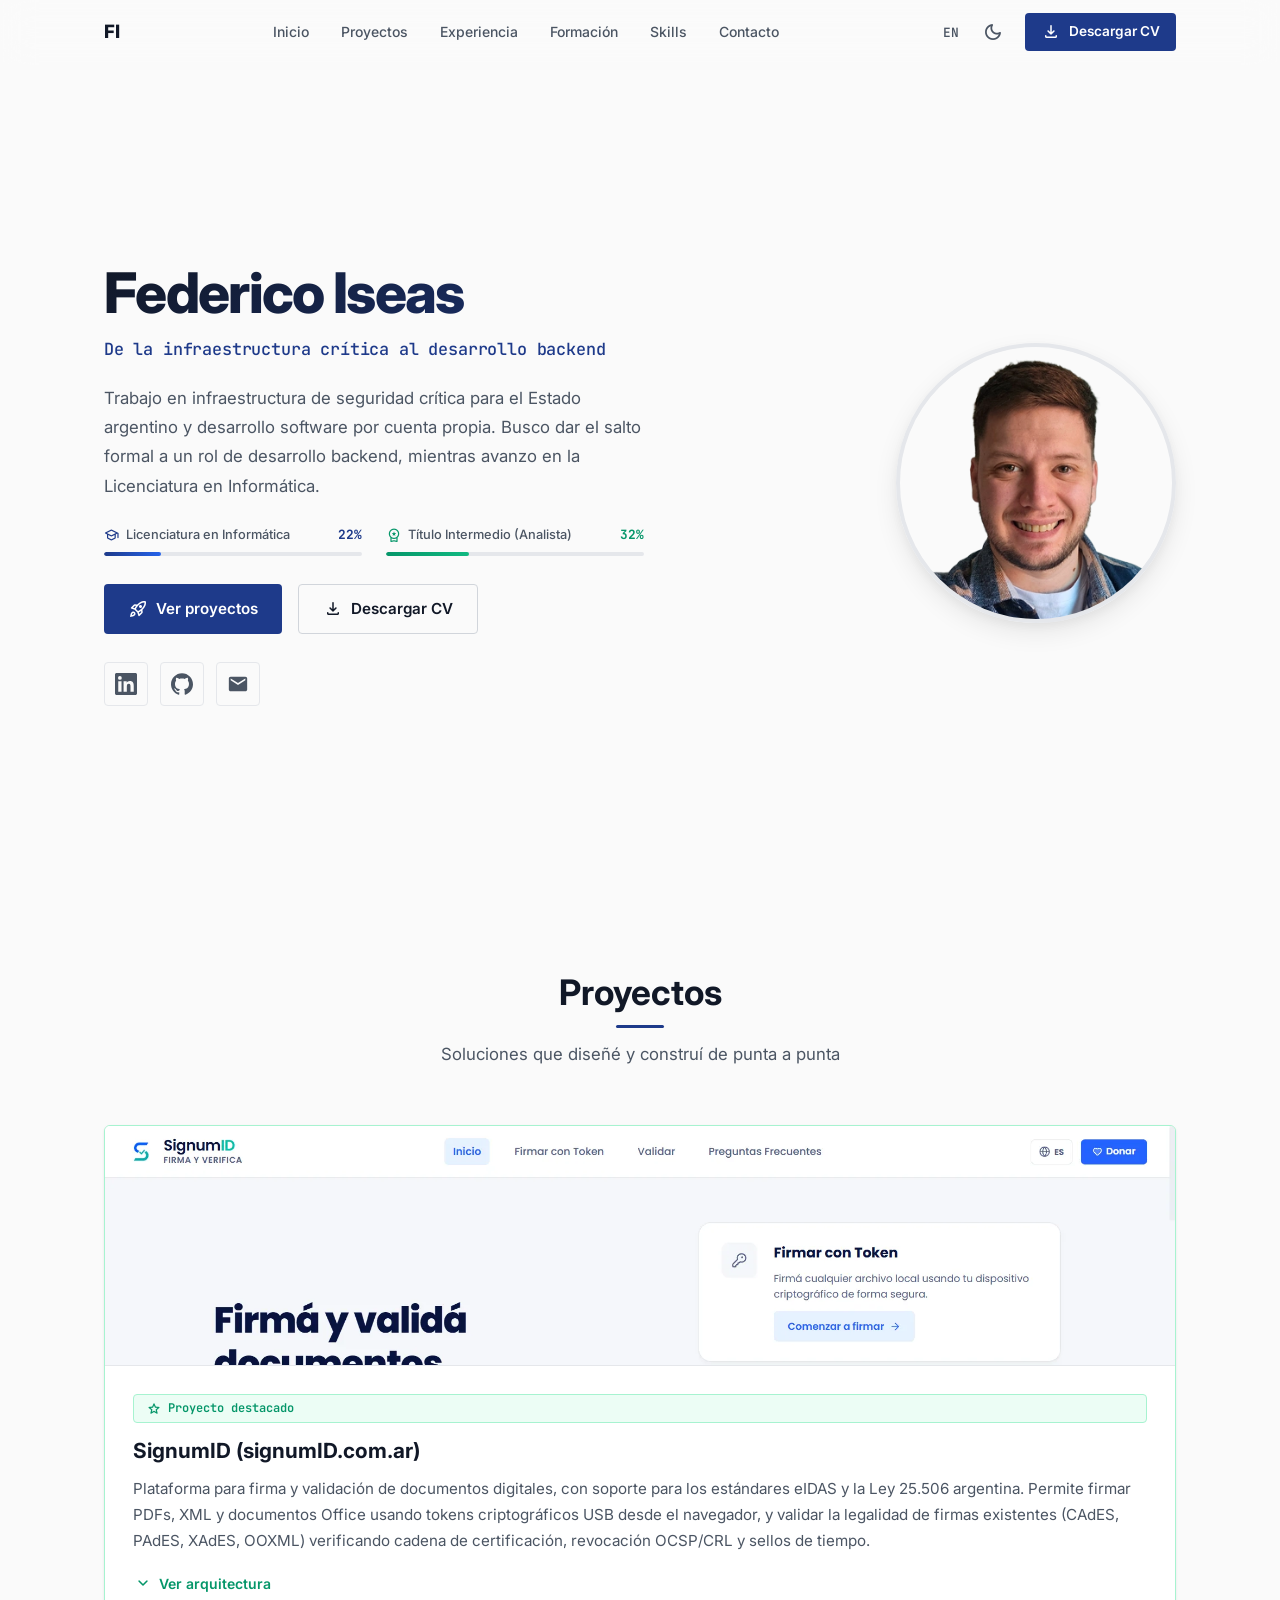
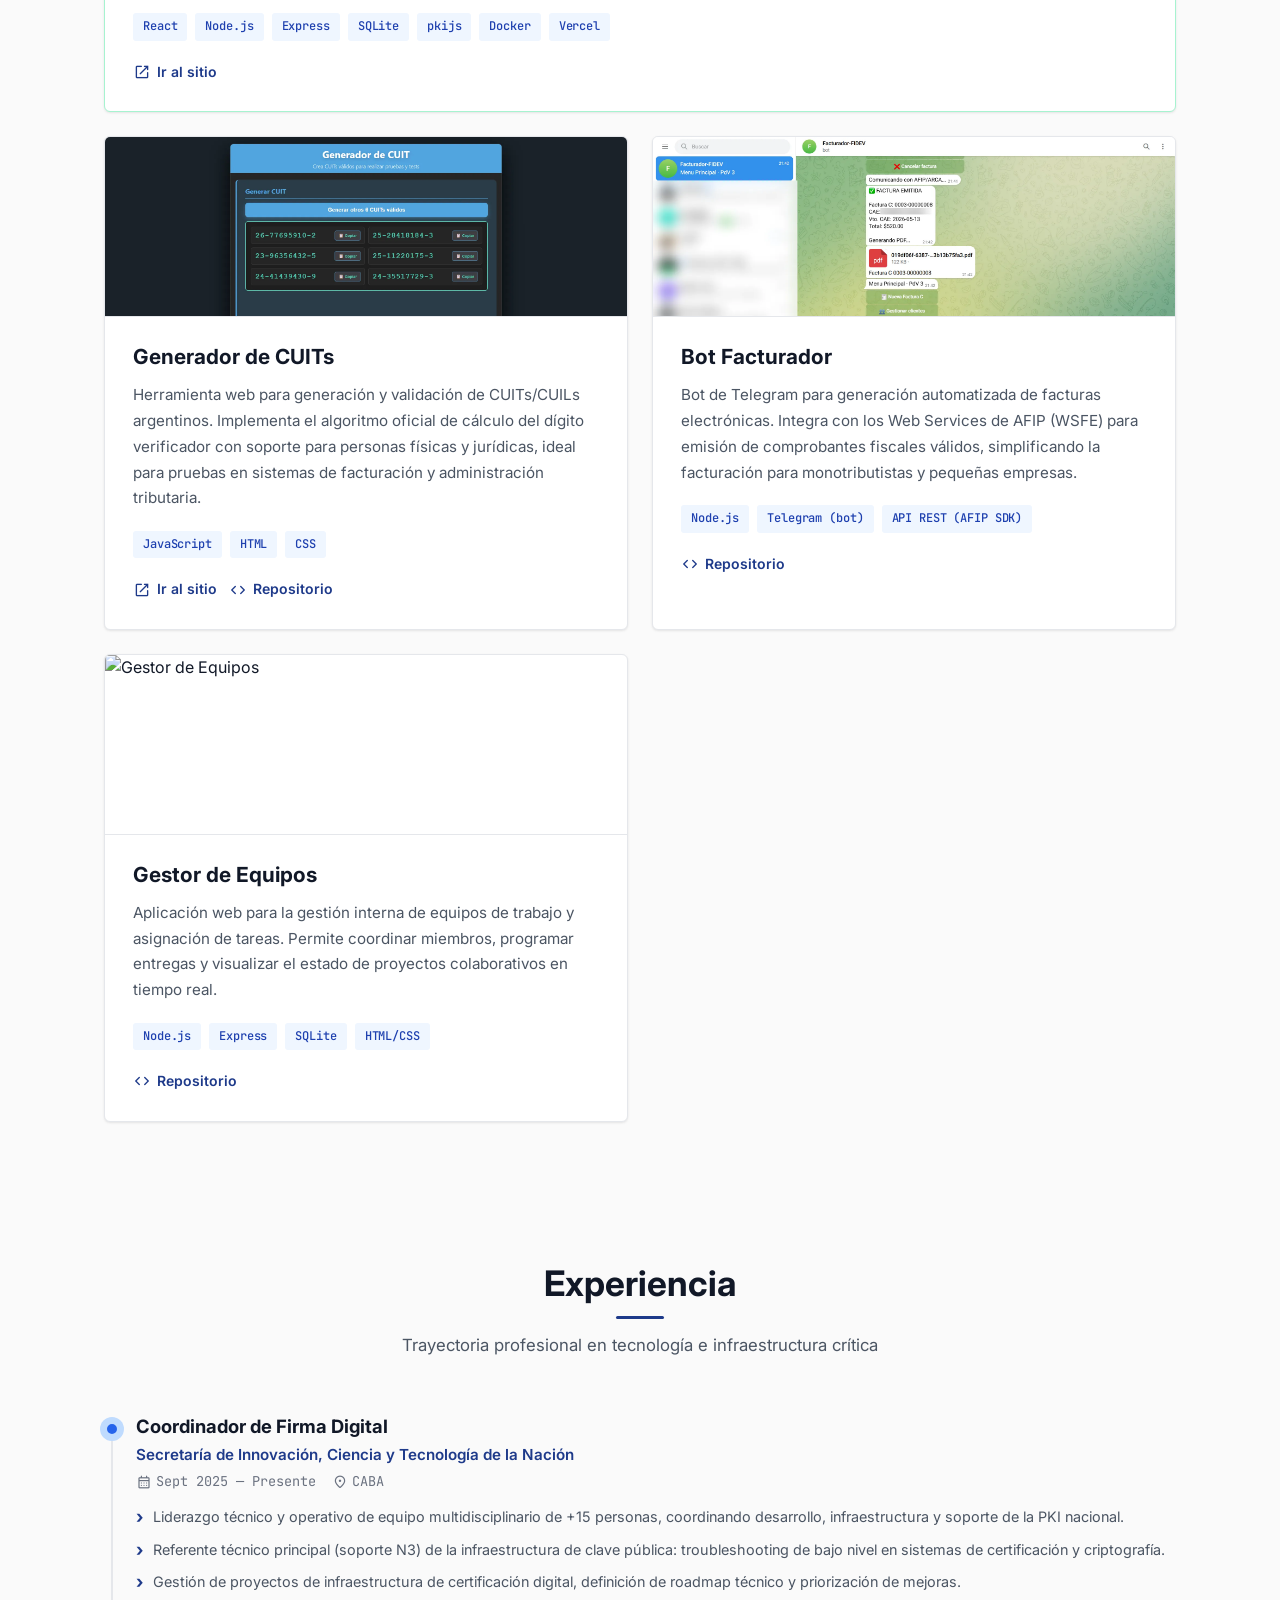
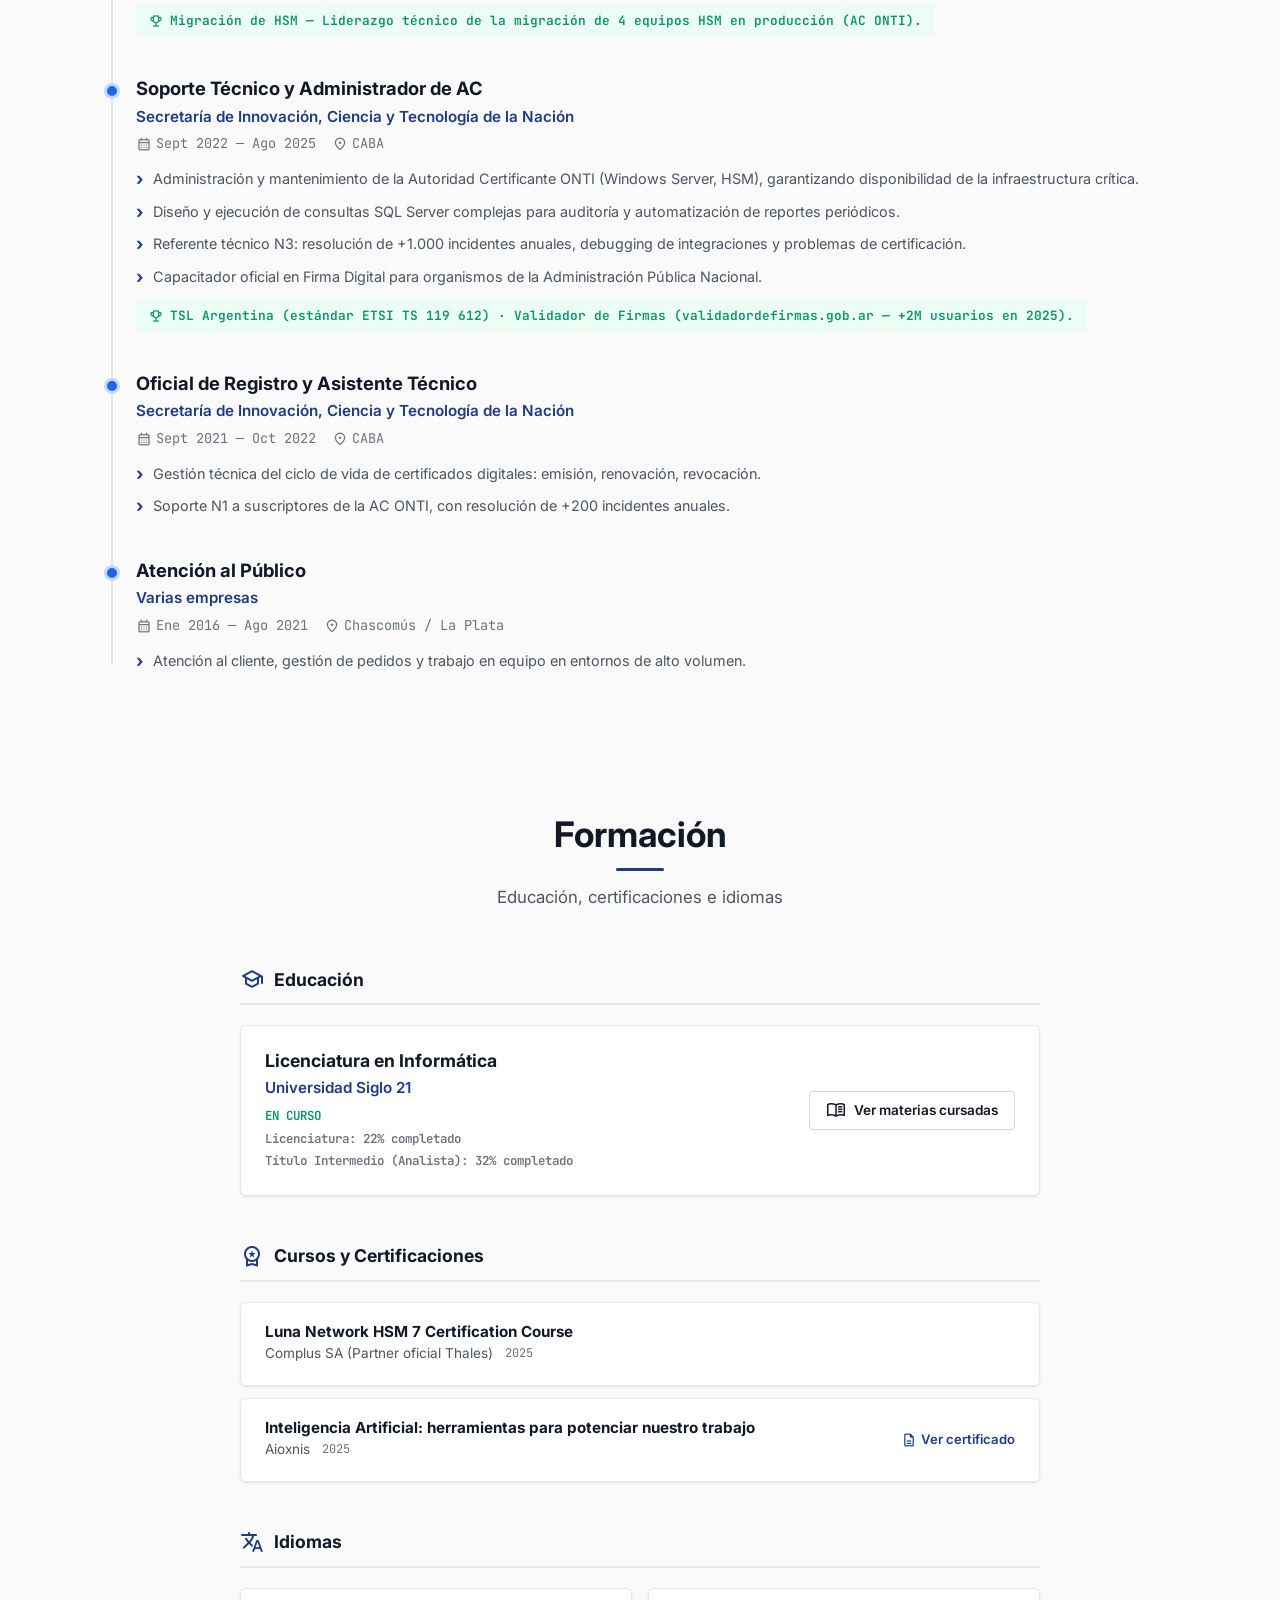
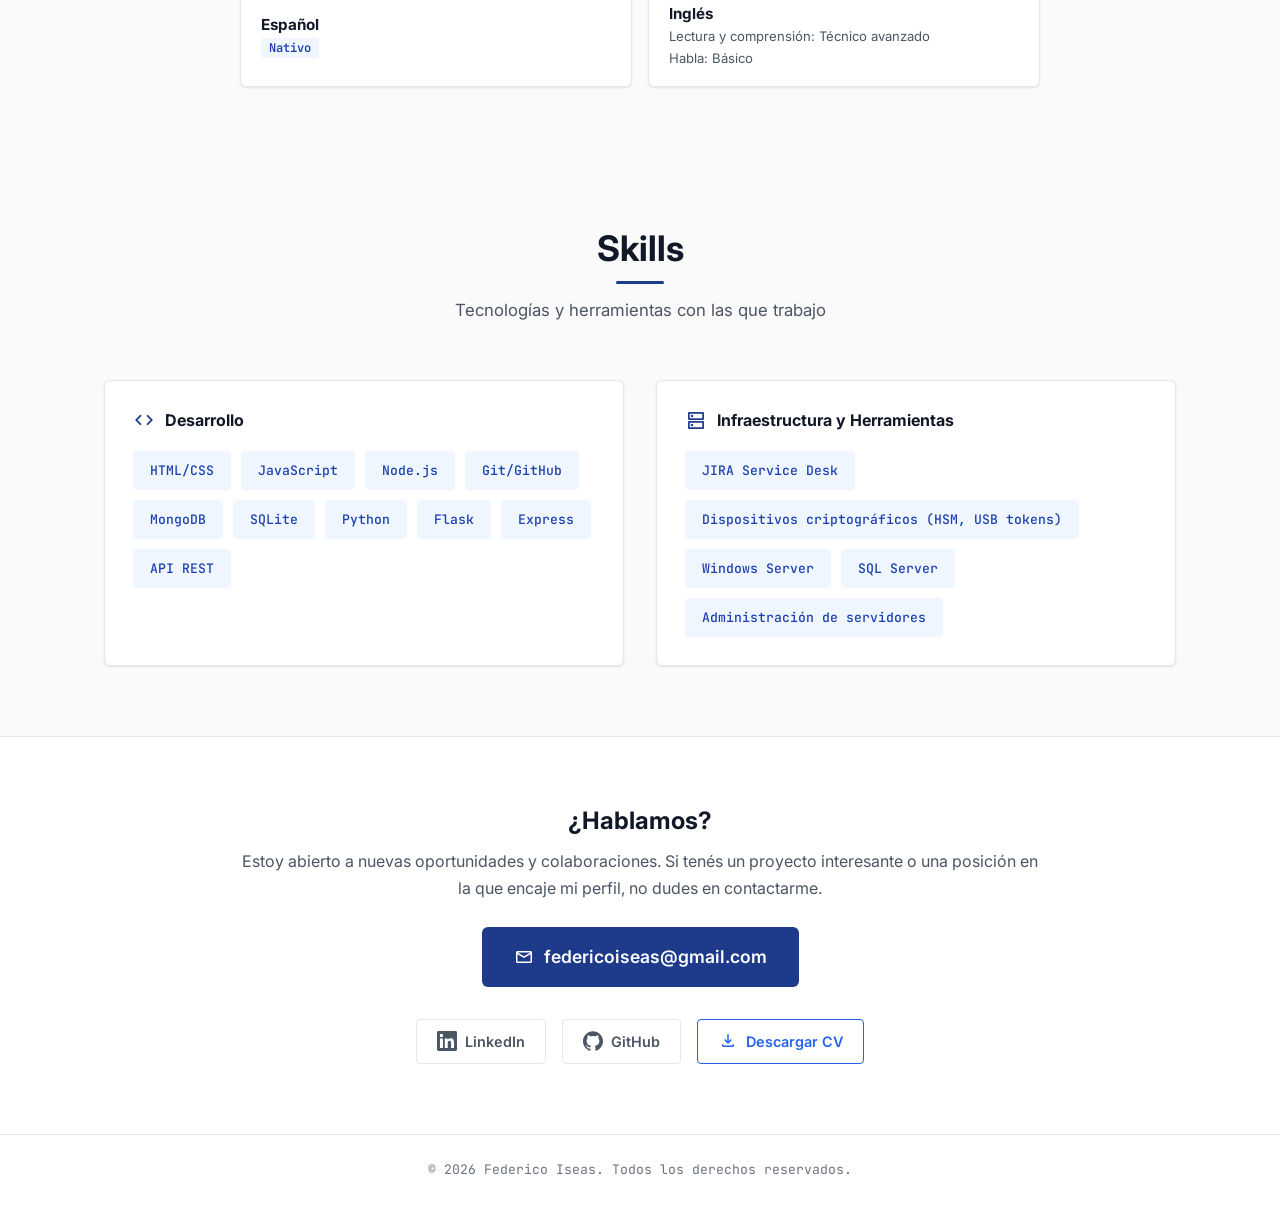
==== index.html @ f09c76e5 "first commit v1" ====
<!DOCTYPE html>
<html lang="es" data-theme="light">

<head>
  <meta charset="UTF-8">
  <meta name="viewport" content="width=device-width, initial-scale=1.0">
  <title>Federico Iseas — Desarrollador Backend</title>
  <meta name="description"
    content="Portfolio de Federico Iseas. Desarrollador Backend especializado en Node.js, infraestructura crítica y seguridad. Experiencia en PKI, automatización y sistemas de misión crítica.">
  <meta name="author" content="Federico Iseas">
  <meta name="keywords"
    content="desarrollador backend, Node.js, Express, JavaScript, Python, Flask, PKI, firma digital, portfolio">

  <!-- Open Graph -->
  <meta property="og:title" content="Federico Iseas - Desarrollador Backend">
  <meta property="og:description"
    content="Desarrollador Backend con experiencia en infraestructura crítica, seguridad y firma digital o electrónica.">
  <meta property="og:type" content="website">

  <!-- Favicon -->
  <link rel="icon" type="image/webp" href="resources/img/favicon.webp">

  <!-- Styles -->
  <link rel="stylesheet" href="css/styles.css">

  <!-- Preconnect for Google Fonts -->
  <link rel="preconnect" href="https://fonts.googleapis.com">
  <link rel="preconnect" href="https://fonts.gstatic.com" crossorigin>
</head>

<body>

  <!-- ============================================================
       NAVBAR
       ============================================================ -->
  <header class="navbar" id="navbar">
    <div class="container navbar__inner">

      <!-- Logo -->
      <a href="#" class="navbar__logo">FI</a>

      <!-- Desktop Nav -->
      <nav class="navbar__nav" aria-label="Main navigation">
        <a href="#inicio" class="navbar__link" data-i18n="nav.home">Inicio</a>
        <a href="#proyectos" class="navbar__link" data-i18n="nav.projects">Proyectos</a>
        <a href="#experiencia" class="navbar__link" data-i18n="nav.experience">Experiencia</a>
        <a href="#formacion" class="navbar__link" data-i18n="nav.formation">Formación</a>
        <a href="#skills" class="navbar__link" data-i18n="nav.skills">Skills</a>
        <a href="#contacto" class="navbar__link" data-i18n="nav.contact">Contacto</a>
      </nav>

      <!-- Actions -->
      <div class="navbar__actions">
        <!-- Language toggle -->
        <button class="navbar__lang-btn" id="lang-toggle" aria-label="Toggle language" data-i18n="nav.lang">EN</button>

        <!-- Theme toggle -->
        <button class="navbar__icon-btn" id="theme-toggle" aria-label="Toggle dark mode">
          <span class="material-symbols-rounded" id="theme-icon">dark_mode</span>
        </button>

        <!-- CV Download (desktop) -->
        <a href="resources/docs/CV_Iseas_Federico.pdf" target="_blank" rel="noopener noreferrer"
          class="btn btn--primary btn--small navbar__cv-btn">
          <span class="material-symbols-rounded">download</span>
          <span data-i18n="nav.cv">Descargar CV</span>
        </a>

        <!-- Hamburger (mobile) -->
        <button class="navbar__hamburger" id="hamburger" aria-label="Open menu">
          <span></span>
          <span></span>
          <span></span>
        </button>
      </div>
    </div>

    <!-- Mobile Menu -->
    <nav class="navbar__mobile-menu" id="mobile-menu" aria-label="Mobile navigation">
      <a href="#inicio" class="navbar__mobile-link" data-i18n="nav.home">Inicio</a>
      <a href="#proyectos" class="navbar__mobile-link" data-i18n="nav.projects">Proyectos</a>
      <a href="#experiencia" class="navbar__mobile-link" data-i18n="nav.experience">Experiencia</a>
      <a href="#formacion" class="navbar__mobile-link" data-i18n="nav.formation">Formación</a>
      <a href="#skills" class="navbar__mobile-link" data-i18n="nav.skills">Skills</a>
      <a href="#contacto" class="navbar__mobile-link" data-i18n="nav.contact">Contacto</a>

      <div class="navbar__mobile-actions">
        <button class="navbar__lang-btn" id="lang-toggle-mobile" aria-label="Toggle language"
          data-i18n="nav.lang">EN</button>
        <button class="navbar__icon-btn" id="theme-toggle-mobile" aria-label="Toggle dark mode">
          <span class="material-symbols-rounded">dark_mode</span>
        </button>
        <a href="resources/docs/CV_Iseas_Federico.pdf" target="_blank" rel="noopener noreferrer"
          class="btn btn--primary btn--small">
          <span class="material-symbols-rounded">download</span>
          <span data-i18n="nav.cv">Descargar CV</span>
        </a>
      </div>
    </nav>
  </header>

  <!-- ============================================================
       HERO
       ============================================================ -->
  <section class="hero" id="inicio">
    <div class="container hero__inner">

      <!-- Content -->
      <div class="hero__content">
        <h1 class="hero__name">Federico Iseas</h1>
        <p class="hero__subtitle mono" data-i18n="hero.subtitle">De la infraestructura crítica al desarrollo backend</p>
        <p class="hero__description" data-i18n="hero.description">
          Trabajo en infraestructura de seguridad crítica para el Estado argentino y desarrollo software por cuenta
          propia. Busco dar el salto formal a un rol de desarrollo backend, mientras avanzo en la Licenciatura en
          Informática.
        </p>

        <!-- Academic Progress Bars -->
        <div class="hero__progress-container">
          <a href="educacion.html" class="hero__progress-item">
            <div class="hero__progress-label">
              <span class="hero__progress-title">
                <span class="material-symbols-rounded">school</span>
                <span data-i18n="hero.progress.total">Licenciatura en Informática</span>
              </span>
              <span class="hero__progress-val" id="hero-progress-total-val">0%</span>
            </div>
            <div class="hero__progress-bar-bg">
              <div class="hero__progress-bar-fill" id="hero-progress-total-fill"></div>
            </div>
          </a>
          <a href="educacion.html" class="hero__progress-item hero__progress-item--inter">
            <div class="hero__progress-label">
              <span class="hero__progress-title">
                <span class="material-symbols-rounded">workspace_premium</span>
                <span data-i18n="hero.progress.inter">Título Intermedio (Analista)</span>
              </span>
              <span class="hero__progress-val" id="hero-progress-inter-val">0%</span>
            </div>
            <div class="hero__progress-bar-bg">
              <div class="hero__progress-bar-fill" id="hero-progress-inter-fill"></div>
            </div>
          </a>
        </div>


        <div class="hero__buttons">
          <a href="#proyectos" class="btn btn--primary">
            <span class="material-symbols-rounded">rocket_launch</span>
            <span data-i18n="hero.cta.projects">Ver proyectos</span>
          </a>
          <a href="resources/docs/CV_Iseas_Federico.pdf" target="_blank" rel="noopener noreferrer"
            class="btn btn--secondary">
            <span class="material-symbols-rounded">download</span>
            <span data-i18n="hero.cta.cv">Descargar CV</span>
          </a>
        </div>

        <div class="hero__socials">
          <!-- LinkedIn -->
          <a href="https://linkedin.com/in/federico-iseas" target="_blank" rel="noopener noreferrer"
            class="hero__social-link" aria-label="LinkedIn">
            <svg viewBox="0 0 24 24" xmlns="http://www.w3.org/2000/svg">
              <path
                d="M20.447 20.452h-3.554v-5.569c0-1.328-.027-3.037-1.852-3.037-1.853 0-2.136 1.445-2.136 2.939v5.667H9.351V9h3.414v1.561h.046c.477-.9 1.637-1.85 3.37-1.85 3.601 0 4.267 2.37 4.267 5.455v6.286zM5.337 7.433a2.062 2.062 0 01-2.063-2.065 2.064 2.064 0 112.063 2.065zm1.782 13.019H3.555V9h3.564v11.452zM22.225 0H1.771C.792 0 0 .774 0 1.729v20.542C0 23.227.792 24 1.771 24h20.451C23.2 24 24 23.227 24 22.271V1.729C24 .774 23.2 0 22.222 0h.003z" />
            </svg>
          </a>
          <!-- GitHub -->
          <a href="https://github.com/federicoiseas" target="_blank" rel="noopener noreferrer" class="hero__social-link"
            aria-label="GitHub">
            <svg viewBox="0 0 24 24" xmlns="http://www.w3.org/2000/svg">
              <path
                d="M12 .297c-6.63 0-12 5.373-12 12 0 5.303 3.438 9.8 8.205 11.385.6.113.82-.258.82-.577 0-.285-.01-1.04-.015-2.04-3.338.724-4.042-1.61-4.042-1.61C4.422 18.07 3.633 17.7 3.633 17.7c-1.087-.744.084-.729.084-.729 1.205.084 1.838 1.236 1.838 1.236 1.07 1.835 2.809 1.305 3.495.998.108-.776.417-1.305.76-1.605-2.665-.3-5.466-1.332-5.466-5.93 0-1.31.465-2.38 1.235-3.22-.135-.303-.54-1.523.105-3.176 0 0 1.005-.322 3.3 1.23.96-.267 1.98-.399 3-.405 1.02.006 2.04.138 3 .405 2.28-1.552 3.285-1.23 3.285-1.23.645 1.653.24 2.873.12 3.176.765.84 1.23 1.91 1.23 3.22 0 4.61-2.805 5.625-5.475 5.92.42.36.81 1.096.81 2.22 0 1.606-.015 2.896-.015 3.286 0 .315.21.69.825.57C20.565 22.092 24 17.592 24 12.297c0-6.627-5.373-12-12-12" />
            </svg>
          </a>
          <!-- Email -->
          <a href="mailto:federicoiseas@gmail.com" class="hero__social-link" aria-label="Email">
            <svg viewBox="0 0 24 24" xmlns="http://www.w3.org/2000/svg">
              <path
                d="M20 4H4c-1.1 0-1.99.9-1.99 2L2 18c0 1.1.9 2 2 2h16c1.1 0 2-.9 2-2V6c0-1.1-.9-2-2-2zm0 4l-8 5-8-5V6l8 5 8-5v2z" />
            </svg>
          </a>
        </div>
      </div>

      <!-- Photo -->
      <div class="hero__photo-wrapper">
        <img src="resources/img/Foto.webp" alt="Federico Iseas" class="hero__photo" loading="eager">
      </div>
    </div>
  </section>

  <!-- ============================================================
       PROJECTS
       ============================================================ -->
  <section class="section" id="proyectos">
    <div class="container">
      <div class="section__header reveal">
        <h2 class="section__title" data-i18n="section.projects.title">Proyectos</h2>
        <p class="section__subtitle" data-i18n="section.projects.subtitle">Soluciones que diseñé y construí de punta a
          punta</p>
      </div>
      <div class="projects__grid" id="projects-grid">
        <!-- Rendered dynamically by main.js -->
      </div>
    </div>
  </section>

  <!-- ============================================================
       EXPERIENCE
       ============================================================ -->
  <section class="section" id="experiencia">
    <div class="container">
      <div class="section__header reveal">
        <h2 class="section__title" data-i18n="section.experience.title">Experiencia</h2>
        <p class="section__subtitle" data-i18n="section.experience.subtitle">Trayectoria profesional en tecnología e
          infraestructura crítica</p>
      </div>
      <div class="timeline" id="experience-timeline">
        <!-- Rendered dynamically by main.js -->
      </div>
    </div>
  </section>

  <!-- ============================================================
       FORMACIÓN (Education + Courses + Languages)
       ============================================================ -->
  <section class="section" id="formacion">
    <div class="container">
      <div class="section__header reveal">
        <h2 class="section__title" data-i18n="section.formation.title">Formación</h2>
        <p class="section__subtitle" data-i18n="section.formation.subtitle">Educación, certificaciones e idiomas</p>
      </div>

      <div class="formation__grid">
        <!-- Education -->
        <div class="formation__block reveal">
          <h3 class="formation__block-title">
            <span class="material-symbols-rounded">school</span>
            <span data-i18n="formation.education">Educación</span>
          </h3>
          <div class="education__card">
            <div>
              <h4 class="education__degree" data-i18n="education.degree">Licenciatura en Informática</h4>
              <p class="education__school" data-i18n="education.school">Universidad Siglo 21</p>
              <p class="education__status mono" data-i18n="education.status">EN CURSO</p>
              <p class="education__progress-text mono" id="edu-percentage-main"></p>
            </div>
            <a href="educacion.html" class="btn btn--secondary btn--small">
              <span class="material-symbols-rounded">menu_book</span>
              <span data-i18n="education.detail.btn">Ver materias cursadas</span>
            </a>
          </div>
        </div>

        <!-- Courses -->
        <div class="formation__block reveal reveal--delay-1">
          <h3 class="formation__block-title">
            <span class="material-symbols-rounded">workspace_premium</span>
            <span data-i18n="formation.courses">Cursos y Certificaciones</span>
          </h3>
          <div id="courses-grid" class="courses__list">
            <!-- Rendered dynamically by main.js -->
          </div>
        </div>

        <!-- Languages -->
        <div class="formation__block reveal reveal--delay-2">
          <h3 class="formation__block-title">
            <span class="material-symbols-rounded">translate</span>
            <span data-i18n="formation.languages">Idiomas</span>
          </h3>
          <div id="languages-grid" class="languages__list">
            <!-- Rendered dynamically by main.js -->
          </div>
        </div>
      </div>
    </div>
  </section>

  <!-- ============================================================
       SKILLS
       ============================================================ -->
  <section class="section" id="skills">
    <div class="container">
      <div class="section__header reveal">
        <h2 class="section__title" data-i18n="section.skills.title">Skills</h2>
        <p class="section__subtitle" data-i18n="section.skills.subtitle">Tecnologías y herramientas con las que trabajo
        </p>
      </div>
      <div class="skills__grid" id="skills-grid">
        <!-- Rendered dynamically by main.js -->
      </div>
    </div>
  </section>

  <!-- ============================================================
       CONTACT
       ============================================================ -->
  <section class="section contact" id="contacto">
    <div class="container">
      <div class="contact__inner">
        <div class="contact__info reveal">
          <h2 class="contact__heading" data-i18n="contact.heading">¿Hablamos?</h2>
          <p class="contact__text" data-i18n="contact.text">
            Estoy abierto a nuevas oportunidades y colaboraciones. Si tenés un proyecto interesante o una posición
            backend, no dudes en contactarme.
          </p>

          <div class="contact__cta">
            <a href="mailto:federicoiseas@gmail.com" class="btn btn--primary btn--large contact__email-btn">
              <span class="material-symbols-rounded">mail</span>
              federicoiseas@gmail.com
            </a>
          </div>

          <div class="contact__links">
            <a href="https://linkedin.com/in/federico-iseas" target="_blank" rel="noopener noreferrer"
              class="contact__link">
              <svg width="20" height="20" viewBox="0 0 24 24" fill="currentColor">
                <path
                  d="M20.447 20.452h-3.554v-5.569c0-1.328-.027-3.037-1.852-3.037-1.853 0-2.136 1.445-2.136 2.939v5.667H9.351V9h3.414v1.561h.046c.477-.9 1.637-1.85 3.37-1.85 3.601 0 4.267 2.37 4.267 5.455v6.286zM5.337 7.433a2.062 2.062 0 01-2.063-2.065 2.064 2.064 0 112.063 2.065zm1.782 13.019H3.555V9h3.564v11.452zM22.225 0H1.771C.792 0 0 .774 0 1.729v20.542C0 23.227.792 24 1.771 24h20.451C23.2 24 24 23.227 24 22.271V1.729C24 .774 23.2 0 22.222 0h.003z" />
              </svg>
              LinkedIn
            </a>
            <a href="https://github.com/federicoiseas" target="_blank" rel="noopener noreferrer" class="contact__link">
              <svg width="20" height="20" viewBox="0 0 24 24" fill="currentColor">
                <path
                  d="M12 .297c-6.63 0-12 5.373-12 12 0 5.303 3.438 9.8 8.205 11.385.6.113.82-.258.82-.577 0-.285-.01-1.04-.015-2.04-3.338.724-4.042-1.61-4.042-1.61C4.422 18.07 3.633 17.7 3.633 17.7c-1.087-.744.084-.729.084-.729 1.205.084 1.838 1.236 1.838 1.236 1.07 1.835 2.809 1.305 3.495.998.108-.776.417-1.305.76-1.605-2.665-.3-5.466-1.332-5.466-5.93 0-1.31.465-2.38 1.235-3.22-.135-.303-.54-1.523.105-3.176 0 0 1.005-.322 3.3 1.23.96-.267 1.98-.399 3-.405 1.02.006 2.04.138 3 .405 2.28-1.552 3.285-1.23 3.285-1.23.645 1.653.24 2.873.12 3.176.765.84 1.23 1.91 1.23 3.22 0 4.61-2.805 5.625-5.475 5.92.42.36.81 1.096.81 2.22 0 1.606-.015 2.896-.015 3.286 0 .315.21.69.825.57C20.565 22.092 24 17.592 24 12.297c0-6.627-5.373-12-12-12" />
              </svg>
              GitHub
            </a>
            <a href="resources/CV_Federico_Iseas.pdf" download="CV_Federico_Iseas.pdf"
              class="contact__link contact__link--cv">
              <span class="material-symbols-rounded">download</span>
              <span data-i18n="nav.cv">Descargar CV</span>
            </a>
          </div>
        </div>
      </div>
    </div>
  </section>

  <!-- ============================================================
       FOOTER
       ============================================================ -->
  <footer class="footer">
    <div class="container">
      <p class="footer__text" id="footer-copy"></p>
    </div>
  </footer>

  <!-- Scripts -->
  <script src="js/materias.js"></script>
  <script src="js/i18n.js"></script>
  <script src="js/main.js"></script>
</body>

</html>
---- css/styles.css ----
/* ============================================================
   PORTFOLIO — Federico Iseas
   CSS Design System
   ============================================================ */

/* ---- Google Fonts ---- */
@import url('https://fonts.googleapis.com/css2?family=Inter:wght@400;500;600;700;800&family=JetBrains+Mono:wght@400;500;600&display=swap');
@import url('https://fonts.googleapis.com/css2?family=Material+Symbols+Rounded:opsz,wght,FILL,GRAD@20..48,100..700,0..1,-50..200&display=swap');

/* ============================================================
   1. CSS CUSTOM PROPERTIES (Theme Tokens)
   ============================================================ */
:root {
  /* ---- Light mode (default) ---- */
  --bg-primary: #FAFAFA;
  --bg-secondary: #FFFFFF;
  --bg-navbar: rgba(250, 250, 250, 0.82);
  --color-primary: #1E3A8A;
  --color-primary-light: #2563EB;
  --color-accent: #059669;
  --color-accent-light: #10B981;
  --text-primary: #111827;
  --text-secondary: #4B5563;
  --text-tertiary: #6B7280;
  --border-color: #E5E7EB;
  --border-color-light: #F3F4F6;
  --card-shadow: 0 1px 3px rgba(0, 0, 0, 0.06), 0 1px 2px rgba(0, 0, 0, 0.04);
  --card-shadow-hover: 0 10px 25px rgba(0, 0, 0, 0.08), 0 4px 10px rgba(0, 0, 0, 0.04);
  --navbar-shadow: 0 1px 3px rgba(0, 0, 0, 0.08);
  --tag-bg: #EFF6FF;
  --tag-text: #1E40AF;
  --tag-accent-bg: #ECFDF5;
  --tag-accent-text: #065F46;
  --badge-featured-bg: #ECFDF5;
  --badge-featured-text: #059669;
  --badge-featured-border: #A7F3D0;
  --timeline-line: #E5E7EB;
  --timeline-dot: #2563EB;
  --timeline-dot-border: #BFDBFE;
  --code-bg: #F3F4F6;
  --overlay-bg: rgba(0, 0, 0, 0.5);
  --btn-primary-bg: #1E3A8A;
  --btn-primary-hover: #1E40AF;
  --btn-secondary-bg: transparent;
  --btn-secondary-border: #D1D5DB;
  --btn-secondary-hover-bg: #F9FAFB;
  --focus-ring: rgba(37, 99, 235, 0.4);
  --scrollbar-track: #F3F4F6;
  --scrollbar-thumb: #D1D5DB;
}

[data-theme="dark"] {
  --bg-primary: #0B1120;
  --bg-secondary: #131C31;
  --bg-navbar: rgba(11, 17, 32, 0.82);
  --color-primary: #3B82F6;
  --color-primary-light: #60A5FA;
  --color-accent: #34D399;
  --color-accent-light: #6EE7B7;
  --text-primary: #F1F5F9;
  --text-secondary: #94A3B8;
  --text-tertiary: #64748B;
  --border-color: #1E293B;
  --border-color-light: #1E293B;
  --card-shadow: 0 1px 3px rgba(0, 0, 0, 0.2), 0 1px 2px rgba(0, 0, 0, 0.15);
  --card-shadow-hover: 0 10px 25px rgba(0, 0, 0, 0.3), 0 4px 10px rgba(0, 0, 0, 0.2);
  --navbar-shadow: 0 1px 3px rgba(0, 0, 0, 0.25);
  --tag-bg: rgba(59, 130, 246, 0.12);
  --tag-text: #93C5FD;
  --tag-accent-bg: rgba(52, 211, 153, 0.1);
  --tag-accent-text: #6EE7B7;
  --badge-featured-bg: rgba(52, 211, 153, 0.1);
  --badge-featured-text: #34D399;
  --badge-featured-border: rgba(52, 211, 153, 0.3);
  --timeline-line: #1E293B;
  --timeline-dot: #3B82F6;
  --timeline-dot-border: rgba(59, 130, 246, 0.3);
  --code-bg: #1E293B;
  --overlay-bg: rgba(0, 0, 0, 0.7);
  --btn-primary-bg: #2563EB;
  --btn-primary-hover: #3B82F6;
  --btn-secondary-bg: transparent;
  --btn-secondary-border: #334155;
  --btn-secondary-hover-bg: #1E293B;
  --focus-ring: rgba(59, 130, 246, 0.4);
  --scrollbar-track: #131C31;
  --scrollbar-thumb: #334155;
}

/* ============================================================
   2. RESET & BASE
   ============================================================ */
*,
*::before,
*::after {
  box-sizing: border-box;
  margin: 0;
  padding: 0;
}

html {
  scroll-behavior: smooth;
  scroll-padding-top: 96px;
  font-size: 16px;
}

body {
  font-family: 'Inter', -apple-system, BlinkMacSystemFont, 'Segoe UI', sans-serif;
  background-color: var(--bg-primary);
  color: var(--text-primary);
  line-height: 1.6;
  transition: background-color 0.3s ease, color 0.3s ease;
  overflow-x: hidden;
  -webkit-font-smoothing: antialiased;
  -moz-osx-font-smoothing: grayscale;
}

a {
  color: var(--color-primary);
  text-decoration: none;
  transition: color 0.2s ease;
}

a:hover {
  color: var(--color-primary-light);
}

img {
  max-width: 100%;
  display: block;
}

ul,
ol {
  list-style: none;
}

button {
  cursor: pointer;
  border: none;
  background: none;
  font-family: inherit;
  font-size: inherit;
  color: inherit;
}

:focus-visible {
  outline: 2px solid var(--color-primary);
  outline-offset: 2px;
}

::selection {
  background: var(--color-primary);
  color: #fff;
}

/* Scrollbar */
::-webkit-scrollbar {
  width: 8px;
}

::-webkit-scrollbar-track {
  background: var(--scrollbar-track);
}

::-webkit-scrollbar-thumb {
  background: var(--scrollbar-thumb);
  border-radius: 4px;
}

/* ============================================================
   3. TYPOGRAPHY
   ============================================================ */
h1,
h2,
h3,
h4,
h5,
h6 {
  font-weight: 700;
  line-height: 1.2;
  color: var(--text-primary);
}

h1 {
  font-size: clamp(2rem, 5vw, 3.2rem);
}

h2 {
  font-size: clamp(1.5rem, 3.5vw, 2.2rem);
}

h3 {
  font-size: clamp(1.1rem, 2.5vw, 1.4rem);
}

p {
  color: var(--text-secondary);
  line-height: 1.7;
}

.mono {
  font-family: 'JetBrains Mono', 'Fira Code', monospace;
}

/* ============================================================
   4. UTILITY CLASSES
   ============================================================ */
.container {
  width: 100%;
  max-width: 1120px;
  margin: 0 auto;
  padding: 0 24px;
}

.section {
  padding: 60px 0;
}

.section__header {
  text-align: center;
  margin-bottom: 56px;
}

.section__title {
  margin-bottom: 12px;
  position: relative;
  display: inline-block;
}

.section__title::after {
  content: '';
  display: block;
  width: 48px;
  height: 3px;
  background: var(--color-primary);
  margin: 12px auto 0;
  border-radius: 2px;
}

.section__subtitle {
  color: var(--text-secondary);
  font-size: 1.05rem;
  max-width: 600px;
  margin: 0 auto;
}

/* ============================================================
   5. BUTTONS
   ============================================================ */
.btn {
  display: inline-flex;
  align-items: center;
  gap: 8px;
  padding: 12px 24px;
  font-weight: 600;
  font-size: 0.95rem;
  border-radius: 4px;
  transition: all 0.2s ease;
  white-space: nowrap;
}

.btn--primary {
  background: var(--btn-primary-bg);
  color: #fff;
}

.btn--primary:hover {
  background: var(--btn-primary-hover);
  color: #fff;
  transform: translateY(-1px);
  box-shadow: 0 4px 12px rgba(37, 99, 235, 0.25);
}

.btn--secondary {
  background: var(--btn-secondary-bg);
  color: var(--text-primary);
  border: 1.5px solid var(--btn-secondary-border);
}

.btn--secondary:hover {
  background: var(--btn-secondary-hover-bg);
  border-color: var(--color-primary);
  color: var(--color-primary);
  transform: translateY(-1px);
}

.btn--small {
  padding: 8px 16px;
  font-size: 0.85rem;
}

.btn .material-symbols-rounded {
  font-size: 20px;
}

/* ============================================================
   6. NAVBAR
   ============================================================ */
.navbar {
  position: sticky;
  top: 0;
  z-index: 1000;
  background: var(--bg-navbar);
  backdrop-filter: blur(16px);
  -webkit-backdrop-filter: blur(16px);
  border-bottom: 1px solid transparent;
  transition: border-color 0.3s ease, box-shadow 0.3s ease;
}

.navbar--scrolled {
  border-bottom-color: var(--border-color);
  box-shadow: var(--navbar-shadow);
}

.navbar__inner {
  display: flex;
  align-items: center;
  justify-content: space-between;
  height: 64px;
}

.navbar__logo {
  font-weight: 800;
  font-size: 1.15rem;
  color: var(--text-primary);
  letter-spacing: -0.02em;
}

.navbar__logo:hover {
  color: var(--color-primary);
}

.navbar__nav {
  display: flex;
  align-items: center;
  gap: 4px;
}

.navbar__link {
  padding: 8px 14px;
  font-size: 0.875rem;
  font-weight: 500;
  color: var(--text-secondary);
  border-radius: 4px;
  transition: color 0.2s ease, background 0.2s ease;
  position: relative;
}

.navbar__link:hover,
.navbar__link--active {
  color: var(--color-primary);
  background: var(--tag-bg);
}

.navbar__actions {
  display: flex;
  align-items: center;
  gap: 4px;
}

.navbar__icon-btn {
  display: flex;
  align-items: center;
  justify-content: center;
  width: 40px;
  height: 40px;
  border-radius: 4px;
  color: var(--text-secondary);
  transition: color 0.2s ease, background 0.2s ease;
}

.navbar__icon-btn:hover {
  color: var(--color-primary);
  background: var(--tag-bg);
}

.navbar__icon-btn .material-symbols-rounded {
  font-size: 22px;
}

.navbar__lang-btn {
  font-family: 'JetBrains Mono', monospace;
  font-size: 0.8rem;
  font-weight: 600;
  padding: 6px 10px;
  border-radius: 4px;
  color: var(--text-secondary);
  transition: color 0.2s ease, background 0.2s ease;
}

.navbar__lang-btn:hover {
  color: var(--color-primary);
  background: var(--tag-bg);
}

.navbar__cv-btn {
  margin-left: 8px;
}

/* Hamburger */
.navbar__hamburger {
  display: none;
  flex-direction: column;
  justify-content: center;
  gap: 5px;
  width: 40px;
  height: 40px;
  padding: 8px;
  border-radius: 4px;
  transition: background 0.2s ease;
}

.navbar__hamburger:hover {
  background: var(--tag-bg);
}

.navbar__hamburger span {
  display: block;
  width: 100%;
  height: 2px;
  background: var(--text-primary);
  border-radius: 1px;
  transition: transform 0.3s ease, opacity 0.3s ease;
}

.navbar__hamburger--active span:nth-child(1) {
  transform: rotate(45deg) translate(5px, 5px);
}

.navbar__hamburger--active span:nth-child(2) {
  opacity: 0;
}

.navbar__hamburger--active span:nth-child(3) {
  transform: rotate(-45deg) translate(5px, -5px);
}

/* Mobile menu */
.navbar__mobile-menu {
  display: none;
  position: fixed;
  top: 64px;
  left: 0;
  right: 0;
  bottom: 0;
  background: var(--bg-primary);
  z-index: 999;
  padding: 24px;
  flex-direction: column;
  gap: 4px;
  overflow-y: auto;
  opacity: 0;
  transform: translateY(-10px);
  transition: opacity 0.3s ease, transform 0.3s ease;
}

.navbar__mobile-menu--open {
  display: flex;
  opacity: 1;
  transform: translateY(0);
}

.navbar__mobile-link {
  display: block;
  padding: 14px 16px;
  font-size: 1rem;
  font-weight: 500;
  color: var(--text-secondary);
  border-radius: 4px;
  transition: color 0.2s ease, background 0.2s ease;
}

.navbar__mobile-link:hover {
  color: var(--color-primary);
  background: var(--tag-bg);
}

.navbar__mobile-actions {
  display: flex;
  gap: 12px;
  margin-top: 16px;
  padding-top: 16px;
  border-top: 1px solid var(--border-color);
}

/* ============================================================
   7. HERO
   ============================================================ */
.hero {
  min-height: calc(100vh - 64px);
  display: flex;
  align-items: center;
  padding: 60px 0;
}

.hero__inner {
  display: grid;
  grid-template-columns: 1fr;
  gap: 40px;
  align-items: center;
}

.hero__content {
  order: 2;
  text-align: center;
}

.hero__photo-wrapper {
  order: 1;
  display: flex;
  justify-content: center;
}

.hero__photo {
  width: 220px;
  height: 220px;
  object-fit: cover;
  border-radius: 50%;
  border: 4px solid var(--border-color);
  box-shadow: var(--card-shadow-hover);
}

.hero__name {
  font-size: clamp(2.2rem, 6vw, 3.5rem);
  font-weight: 800;
  letter-spacing: -0.03em;
  margin-bottom: 8px;
  background: linear-gradient(135deg, var(--text-primary) 0%, var(--color-primary) 100%);
  -webkit-background-clip: text;
  -webkit-text-fill-color: transparent;
  background-clip: text;
}

.hero__subtitle {
  font-family: 'JetBrains Mono', monospace;
  font-size: clamp(0.85rem, 2vw, 1.05rem);
  font-weight: 500;
  color: var(--color-primary);
  margin-bottom: 20px;
  letter-spacing: -0.01em;
}

.hero__description {
  font-size: 1.05rem;
  color: var(--text-secondary);
  max-width: 540px;
  margin: 0 auto 24px;
  line-height: 1.75;
}

/* Progress Bars */
.hero__progress-container {
  margin: 0 auto 28px;
  max-width: 540px;
  display: grid;
  grid-template-columns: 1fr 1fr;
  gap: 24px;
}

@media (max-width: 640px) {
  .hero__progress-container {
    grid-template-columns: 1fr;
    gap: 12px;
  }
}

.hero__progress-item {
  display: flex;
  flex-direction: column;
  gap: 6px;
  text-align: left;
  cursor: pointer;
  text-decoration: none !important;
  color: inherit;
  transition: opacity 0.2s ease;
}

.hero__progress-item:hover {
  opacity: 0.85;
}

.hero__progress-item:hover .hero__progress-title span:not(.material-symbols-rounded) {
  text-decoration: underline;
}

.hero__progress-label {
  display: flex;
  justify-content: space-between;
  align-items: center;
  font-size: 0.8rem;
  font-weight: 500;
  color: var(--text-secondary);
}

.hero__progress-title {
  display: flex;
  align-items: center;
  gap: 6px;
}

.hero__progress-title .material-symbols-rounded {
  font-size: 16px;
  color: var(--color-primary);
}

.hero__progress-val {
  font-family: 'JetBrains Mono', monospace;
  font-size: 0.8rem;
  font-weight: 700;
  color: var(--color-primary);
}

.hero__progress-bar-bg {
  width: 100%;
  height: 4px;
  background: var(--border-color);
  border-radius: 2px;
  overflow: hidden;
  position: relative;
}

.hero__progress-bar-fill {
  height: 100%;
  background: linear-gradient(90deg, var(--color-primary) 0%, var(--color-primary-light) 100%);
  border-radius: 2px;
  width: 0%;
  transition: width 1.5s cubic-bezier(0.1, 0.8, 0.25, 1);
}

/* Modifiers for intermediate title */
.hero__progress-item--inter .hero__progress-title .material-symbols-rounded {
  color: var(--color-accent);
}

.hero__progress-item--inter .hero__progress-val {
  color: var(--color-accent);
}

.hero__progress-item--inter .hero__progress-bar-fill {
  background: linear-gradient(90deg, var(--color-accent) 0%, var(--color-accent-light) 100%);
}

.hero__buttons {
  display: flex;
  gap: 16px;
  justify-content: center;
  flex-wrap: wrap;
  margin-bottom: 28px;
}

.hero__socials {
  display: flex;
  gap: 12px;
  justify-content: center;
}

.hero__social-link {
  display: flex;
  align-items: center;
  justify-content: center;
  width: 44px;
  height: 44px;
  border-radius: 4px;
  color: var(--text-secondary);
  border: 1.5px solid var(--border-color);
  transition: all 0.2s ease;
}

.hero__social-link:hover {
  color: var(--color-primary);
  border-color: var(--color-primary);
  background: var(--tag-bg);
}

.hero__social-link svg {
  width: 22px;
  height: 22px;
  fill: currentColor;
}

/* ============================================================
   8. PROJECTS
   ============================================================ */
.projects__grid {
  display: grid;
  grid-template-columns: 1fr;
  gap: 24px;
}

.project-card {
  background: var(--bg-secondary);
  border: 1px solid var(--border-color);
  border-radius: 6px;
  box-shadow: var(--card-shadow);
  transition: transform 0.25s ease, box-shadow 0.25s ease, border-color 0.25s ease;
  position: relative;
  overflow: hidden;
  display: flex;
  flex-direction: column;
}

.project-card:hover {
  transform: translateY(-3px);
  box-shadow: var(--card-shadow-hover);
  border-color: var(--color-primary);
}

.project-card__image-wrapper {
  width: 100%;
  height: 180px;
  overflow: hidden;
  border-bottom: 1px solid var(--border-color);
}

.project-card__image {
  width: 100%;
  height: 100%;
  object-fit: cover;
  object-position: top;
  transition: transform 0.3s ease;
}

.project-card:hover .project-card__image {
  transform: scale(1.03);
}

.project-card__content-wrapper {
  padding: 28px;
  display: flex;
  flex-direction: column;
  flex: 1;
}

/* Featured project (SignumID) */
.project-card--featured {
  border-color: var(--badge-featured-border);
  grid-column: 1 / -1;
}

.project-card--featured:hover {
  border-color: var(--color-accent);
}

.project-card__badge {
  display: inline-flex;
  align-items: center;
  gap: 6px;
  padding: 4px 12px;
  font-family: 'JetBrains Mono', monospace;
  font-size: 0.75rem;
  font-weight: 600;
  color: var(--badge-featured-text);
  background: var(--badge-featured-bg);
  border: 1px solid var(--badge-featured-border);
  border-radius: 4px;
  margin-bottom: 16px;
}

.project-card__badge .material-symbols-rounded {
  font-size: 16px;
}

.project-card__title {
  font-size: 1.3rem;
  font-weight: 700;
  margin-bottom: 12px;
}

.project-card__title-link {
  color: inherit;
  text-decoration: none;
  transition: color 0.2s ease;
}

.project-card__title-link:hover {
  color: var(--color-primary-light);
}

.project-card__description {
  color: var(--text-secondary);
  font-size: 0.95rem;
  line-height: 1.7;
  margin-bottom: 20px;
}

.project-card__stack {
  display: flex;
  flex-wrap: wrap;
  gap: 8px;
  margin-bottom: 20px;
}

.project-card__tag {
  font-family: 'JetBrains Mono', monospace;
  font-size: 0.75rem;
  font-weight: 500;
  padding: 4px 10px;
  background: var(--tag-bg);
  color: var(--tag-text);
  border-radius: 3px;
  letter-spacing: -0.01em;
}

.project-card__links {
  display: flex;
  gap: 12px;
  flex-wrap: wrap;
}

.project-card__link {
  display: inline-flex;
  align-items: center;
  gap: 6px;
  font-size: 0.875rem;
  font-weight: 600;
  color: var(--color-primary);
  transition: color 0.2s ease;
}

.project-card__link:hover {
  color: var(--color-primary-light);
}

.project-card__link .material-symbols-rounded {
  font-size: 18px;
}

/* Accordion for featured project details */
.project-card__toggle-details {
  display: inline-flex;
  align-items: center;
  gap: 6px;
  margin-bottom: 20px;
  font-size: 0.875rem;
  font-weight: 600;
  color: var(--color-accent);
  cursor: pointer;
  transition: color 0.2s ease;
}

.project-card__toggle-details:hover {
  color: var(--color-accent-light);
}

.project-card__toggle-details .material-symbols-rounded {
  font-size: 20px;
  transition: transform 0.3s ease;
}

.project-card__toggle-details--open .material-symbols-rounded {
  transform: rotate(180deg);
}

.project-card__details {
  max-height: 0;
  overflow: hidden;
  transition: max-height 0.4s ease, opacity 0.3s ease;
  opacity: 0;
}

.project-card__details--open {
  max-height: 800px;
  opacity: 1;
  margin-bottom: 20px;
}

.project-card__highlights {
  list-style: none;
  padding: 16px 0;
  border-top: 1px solid var(--border-color);
  display: flex;
  flex-direction: column;
  gap: 12px;
}

.project-card__highlight {
  display: flex;
  gap: 10px;
  font-size: 0.9rem;
  color: var(--text-secondary);
  line-height: 1.6;
}

.project-card__highlight::before {
  content: '▸';
  color: var(--color-accent);
  font-weight: 700;
  flex-shrink: 0;
  margin-top: 1px;
}

/* ============================================================
   9. EXPERIENCE (Timeline)
   ============================================================ */
.timeline {
  position: relative;
  padding-left: 32px;
}

.timeline::before {
  content: '';
  position: absolute;
  left: 7px;
  top: 8px;
  bottom: 8px;
  width: 2px;
  background: var(--timeline-line);
}

.timeline__item {
  position: relative;
  padding-bottom: 40px;
}

.timeline__item:last-child {
  padding-bottom: 0;
}

.timeline__dot {
  position: absolute;
  left: -32px;
  top: 6px;
  width: 16px;
  height: 16px;
  border-radius: 50%;
  background: var(--timeline-dot);
  border: 3px solid var(--timeline-dot-border);
  z-index: 1;
}

.timeline__item--current .timeline__dot {
  box-shadow: 0 0 0 4px var(--timeline-dot-border);
  animation: pulse-dot 2s ease-in-out infinite;
}

@keyframes pulse-dot {

  0%,
  100% {
    box-shadow: 0 0 0 4px var(--timeline-dot-border);
  }

  50% {
    box-shadow: 0 0 0 8px transparent;
  }
}

.timeline__header {
  margin-bottom: 12px;
}

.timeline__title {
  font-size: 1.15rem;
  font-weight: 700;
  margin-bottom: 4px;
}

.timeline__company {
  font-size: 0.95rem;
  color: var(--color-primary);
  font-weight: 600;
  margin-bottom: 4px;
}

.timeline__meta {
  display: flex;
  gap: 16px;
  flex-wrap: wrap;
  font-size: 0.85rem;
  color: var(--text-tertiary);
  font-family: 'JetBrains Mono', monospace;
}

.timeline__meta-item {
  display: inline-flex;
  align-items: center;
  gap: 4px;
}

.timeline__meta-item .material-symbols-rounded {
  font-size: 16px;
}

.timeline__bullets {
  list-style: none;
  display: flex;
  flex-direction: column;
  gap: 8px;
  margin-top: 12px;
}

.timeline__bullet {
  display: flex;
  gap: 10px;
  font-size: 0.9rem;
  color: var(--text-secondary);
  line-height: 1.6;
}

.timeline__bullet::before {
  content: '›';
  color: var(--color-primary);
  font-weight: 700;
  font-size: 1.1rem;
  flex-shrink: 0;
  line-height: 1.4;
}

.timeline__highlight {
  display: inline-flex;
  align-items: center;
  gap: 6px;
  margin-top: 10px;
  padding: 6px 12px;
  font-size: 0.8rem;
  font-weight: 600;
  font-family: 'JetBrains Mono', monospace;
  color: var(--color-accent);
  background: var(--tag-accent-bg);
  border-radius: 3px;
}

.timeline__highlight .material-symbols-rounded {
  font-size: 16px;
}

/* ============================================================
   10. SKILLS
   ============================================================ */
.skills__grid {
  display: grid;
  grid-template-columns: 1fr;
  gap: 32px;
}

.skills__category {
  background: var(--bg-secondary);
  border: 1px solid var(--border-color);
  border-radius: 6px;
  padding: 28px;
  box-shadow: var(--card-shadow);
}

.skills__category-title {
  font-size: 1rem;
  font-weight: 700;
  margin-bottom: 20px;
  display: flex;
  align-items: center;
  gap: 10px;
}

.skills__category-title .material-symbols-rounded {
  font-size: 22px;
  color: var(--color-primary);
}

.skills__tags {
  display: flex;
  flex-wrap: wrap;
  gap: 10px;
}

.skills__tag {
  font-family: 'JetBrains Mono', monospace;
  font-size: 0.82rem;
  font-weight: 500;
  padding: 8px 16px;
  background: var(--tag-bg);
  color: var(--tag-text);
  border-radius: 4px;
  border: 1px solid transparent;
  transition: border-color 0.2s ease, transform 0.2s ease;
}

.skills__tag:hover {
  border-color: var(--color-primary);
  transform: translateY(-1px);
}

/* ============================================================
   11. FORMATION (Education + Courses + Languages)
   ============================================================ */
.formation__grid {
  display: flex;
  flex-direction: column;
  gap: 48px;
  max-width: 800px;
  margin: 0 auto;
}

.formation__block-title {
  font-size: 1.1rem;
  font-weight: 700;
  display: flex;
  align-items: center;
  gap: 10px;
  margin-bottom: 20px;
  padding-bottom: 12px;
  border-bottom: 2px solid var(--border-color);
}

.formation__block-title .material-symbols-rounded {
  font-size: 24px;
  color: var(--color-primary);
}

/* ---- Education card (inside formation) ---- */
.education__card {
  background: var(--bg-secondary);
  border: 1px solid var(--border-color);
  border-radius: 6px;
  padding: 24px;
  box-shadow: var(--card-shadow);
  display: flex;
  align-items: center;
  justify-content: space-between;
  gap: 20px;
  flex-wrap: wrap;
}

.education__degree {
  font-size: 1.1rem;
  font-weight: 700;
  margin-bottom: 4px;
}

.education__school {
  color: var(--color-primary);
  font-weight: 600;
  margin-bottom: 4px;
  font-size: 0.95rem;
}

.education__status {
  font-family: 'JetBrains Mono', monospace;
  font-size: 0.78rem;
  font-weight: 600;
  color: var(--color-accent);
}

.education__progress-text {
  font-family: 'JetBrains Mono', monospace;
  font-size: 0.78rem;
  font-weight: 600;
  color: var(--text-tertiary);
  margin-top: 2px;
}

/* ---- Courses list (inside formation) ---- */
.courses__list {
  display: flex;
  flex-direction: column;
  gap: 12px;
}

.course-card {
  background: var(--bg-secondary);
  border: 1px solid var(--border-color);
  border-radius: 6px;
  padding: 20px 24px;
  box-shadow: var(--card-shadow);
  display: flex;
  gap: 16px;
  align-items: center;
  transition: transform 0.2s ease, box-shadow 0.2s ease;
}

.course-card:hover {
  transform: translateY(-2px);
  box-shadow: var(--card-shadow-hover);
}

.course-card__content {
  flex: 1;
}

.course-card__title {
  font-size: 0.95rem;
  font-weight: 700;
  margin-bottom: 2px;
}

.course-card__meta {
  display: flex;
  gap: 12px;
  align-items: center;
  flex-wrap: wrap;
}

.course-card__provider {
  font-size: 0.85rem;
  color: var(--text-secondary);
}

.course-card__year {
  font-family: 'JetBrains Mono', monospace;
  font-size: 0.75rem;
  color: var(--text-tertiary);
}

.course-card__cert-link {
  display: inline-flex;
  align-items: center;
  gap: 4px;
  font-size: 0.82rem;
  font-weight: 600;
  color: var(--color-primary);
  flex-shrink: 0;
}

.course-card__cert-link .material-symbols-rounded {
  font-size: 16px;
}

/* ---- Languages list (inside formation) ---- */
.languages__list {
  display: flex;
  gap: 16px;
  flex-wrap: wrap;
}

.lang-card {
  background: var(--bg-secondary);
  border: 1px solid var(--border-color);
  border-radius: 6px;
  padding: 16px 20px;
  box-shadow: var(--card-shadow);
  display: flex;
  align-items: center;
  gap: 12px;
  flex: 1;
  min-width: 200px;
}

.lang-card__flag {
  font-size: 1.8rem;
  line-height: 1;
}

.lang-card__info {
  flex: 1;
}

.lang-card__name {
  font-weight: 700;
  font-size: 0.95rem;
  margin-bottom: 2px;
}

.lang-card__level {
  font-size: 0.82rem;
  color: var(--text-secondary);
}

.lang-card__level-tag {
  font-family: 'JetBrains Mono', monospace;
  font-size: 0.75rem;
  font-weight: 600;
  padding: 2px 8px;
  background: var(--tag-bg);
  color: var(--tag-text);
  border-radius: 3px;
}

/* ============================================================
   14. CONTACT / FOOTER
   ============================================================ */
.contact {
  background: var(--bg-secondary);
  border-top: 1px solid var(--border-color);
}

.contact__inner {
  display: grid;
  grid-template-columns: 1fr;
  gap: 40px;
  max-width: 800px;
  margin: 0 auto;
}

.contact__info {
  text-align: center;
}

.contact__heading {
  font-size: 1.5rem;
  font-weight: 700;
  margin-bottom: 12px;
}

.contact__text {
  color: var(--text-secondary);
  margin-bottom: 24px;
  font-size: 1rem;
}

.contact__cta {
  margin-bottom: 32px;
}

.contact__email-btn {
  display: inline-flex;
  align-items: center;
  gap: 10px;
  padding: 16px 32px;
  font-size: 1.1rem;
  border-radius: 6px;
}

.contact__links {
  display: flex;
  gap: 16px;
  justify-content: center;
  flex-wrap: wrap;
}

.contact__link {
  display: inline-flex;
  align-items: center;
  gap: 8px;
  padding: 10px 20px;
  font-size: 0.9rem;
  font-weight: 600;
  color: var(--text-secondary);
  border: 1.5px solid var(--border-color);
  border-radius: 4px;
  transition: all 0.2s ease;
}

.contact__link:hover {
  color: var(--color-primary);
  border-color: var(--color-primary);
  background: var(--tag-bg);
}

.contact__link svg {
  width: 20px;
  height: 20px;
  fill: currentColor;
}

.contact__link .material-symbols-rounded {
  font-size: 20px;
}

.contact__link--cv {
  border-color: var(--color-primary-light);
  color: var(--color-primary-light);
}

.contact__link--cv:hover {
  background: var(--btn-primary-hover);
  color: #fff;
  border-color: var(--btn-primary-hover);
}

.form__input,
.form__textarea {
  padding: 12px 16px;
  font-family: 'Inter', sans-serif;
  font-size: 0.95rem;
  color: var(--text-primary);
  background: var(--bg-primary);
  border: 1.5px solid var(--border-color);
  border-radius: 4px;
  transition: border-color 0.2s ease;
  outline: none;
}

.form__input:focus,
.form__textarea:focus {
  border-color: var(--color-primary);
  box-shadow: 0 0 0 3px var(--focus-ring);
}

.form__textarea {
  resize: vertical;
  min-height: 120px;
}

.form__submit {
  align-self: flex-start;
}

/* Footer */
.footer {
  padding: 24px 0;
  text-align: center;
  border-top: 1px solid var(--border-color);
  background: var(--bg-secondary);
}

.footer__text {
  font-size: 0.82rem;
  color: var(--text-tertiary);
  font-family: 'JetBrains Mono', monospace;
}

/* ============================================================
   15. EDUCATION PAGE (educacion.html)
   ============================================================ */
/* ============================================================
   15. EDUCATION PAGE (educacion.html)
   ============================================================ */
.edu-page__back {
  display: inline-flex;
  align-items: center;
  gap: 6px;
  margin-bottom: 32px;
  font-weight: 600;
  color: var(--color-primary);
}

.edu-page__back .material-symbols-rounded {
  font-size: 20px;
}

/* Stats Progress Widget */
.edu-page__stats-container {
  padding: 0;
  background: transparent;
  border: none;
  box-shadow: none;
  margin-bottom: 40px;
}

.edu-stats__wrapper-grid {
  display: grid;
  grid-template-columns: 1fr;
  gap: 24px;
}

@media (min-width: 768px) {
  .edu-stats__wrapper-grid {
    grid-template-columns: 1fr 1fr;
  }
}

.edu-stats__block {
  background: var(--bg-secondary);
  border: 1px solid var(--border-color);
  border-radius: 6px;
  padding: 24px;
  box-shadow: var(--card-shadow);
}

.edu-stats__block-title {
  font-size: 1.05rem;
  font-weight: 700;
  color: var(--color-primary);
  margin-bottom: 16px;
  padding-bottom: 8px;
  border-bottom: 1.5px solid var(--border-color);
}

.edu-stats__header {
  display: flex;
  justify-content: space-between;
  align-items: center;
  margin-bottom: 12px;
}

.edu-stats__text {
  font-size: 0.95rem;
  color: var(--text-primary);
}

.edu-stats__progress-bar {
  width: 100%;
  height: 10px;
  background: var(--bg-primary);
  border-radius: 5px;
  overflow: hidden;
  margin-bottom: 16px;
  border: 1.5px solid var(--border-color);
}

.edu-stats__progress-fill {
  height: 100%;
  background: linear-gradient(90deg, var(--color-primary) 0%, var(--color-accent) 100%);
  border-radius: 5px;
  transition: width 0.5s ease-out;
}

.edu-stats__badges {
  display: flex;
  gap: 12px;
  flex-wrap: wrap;
}

/* Semester Blocks (Always Open) */
.edu-semester-block {
  background: var(--bg-secondary);
  border: 1px solid var(--border-color);
  border-radius: 6px;
  margin-bottom: 24px;
  overflow: hidden;
  box-shadow: var(--card-shadow);
}

.edu-semester-header {
  padding: 16px 24px;
  background-color: var(--border-color-light);
  border-bottom: 1px solid var(--border-color);
}

.edu-semester-title-group {
  display: flex;
  align-items: center;
  gap: 12px;
  color: var(--text-primary);
}

.edu-semester-icon {
  color: var(--color-primary);
  font-size: 20px;
}

.edu-semester-title {
  font-size: 1rem;
  font-weight: 700;
  margin: 0;
}

.edu-semester-counter {
  font-family: 'JetBrains Mono', monospace;
  font-size: 0.82rem;
  color: var(--text-tertiary);
  font-weight: 500;
}

.edu-semester-body {
  padding: 24px;
}

/* Milestone separator (EFIP) */
.edu-page__milestone {
  display: flex;
  align-items: center;
  justify-content: center;
  gap: 16px;
  margin: 32px 0;
  padding: 12px 0;
}

.edu-page__milestone-line {
  flex: 1;
  height: 1.5px;
  background: repeating-linear-gradient(90deg, var(--border-color), var(--border-color) 4px, transparent 4px, transparent 8px);
}

.edu-page__milestone-text {
  font-family: 'JetBrains Mono', monospace;
  font-size: 0.8rem;
  font-weight: 700;
  color: var(--color-primary);
  letter-spacing: 0.05em;
  text-transform: uppercase;
  text-align: center;
}

/* Subjects list within semester block */
.edu-page__subjects {
  display: flex;
  flex-direction: column;
  gap: 12px;
}

/* Individual Subject Card Layout */
.edu-subject-card {
  background: var(--bg-primary);
  border: 1px solid var(--border-color);
  border-radius: 4px;
  padding: 16px 20px;
  transition: transform 0.2s ease, border-color 0.2s ease;
}

.edu-subject-card:hover {
  transform: translateX(2px);
  border-color: var(--border-color);
}

.edu-subject-card__main {
  display: flex;
  justify-content: space-between;
  align-items: center;
  flex-wrap: wrap;
  gap: 12px;
}

.edu-subject-card__title-group {
  display: flex;
  align-items: center;
  justify-content: space-between;
  width: 100%;
  flex-wrap: wrap;
  gap: 12px;
}

.edu-subject-card__title {
  font-size: 0.95rem;
  font-weight: 600;
  color: var(--text-primary);
}

.edu-subject-card__badges {
  display: flex;
  gap: 8px;
  align-items: center;
  flex-wrap: wrap;
}

/* Badge styles */
.edu-badge {
  font-family: 'JetBrains Mono', monospace;
  font-size: 0.72rem;
  font-weight: 600;
  padding: 3px 8px;
  border-radius: 3px;
  white-space: nowrap;
}

/* APPROVED status style */
.edu-subject-card--approved {
  border-left: 4px solid var(--color-accent);
  background-color: var(--tag-accent-bg);
}

.edu-badge--approved,
.edu-badge--approved-pill {
  background: var(--bg-secondary);
  border: 1.5px solid var(--badge-featured-border);
  color: var(--tag-accent-text);
}

.edu-badge--grade {
  background: var(--color-accent);
  color: #fff;
  font-weight: 700;
}

.edu-badge--type {
  background: var(--tag-bg);
  color: var(--tag-text);
  border: 1px solid var(--border-color);
}

/* IN PROGRESS status style */
.edu-subject-card--in_progress {
  border-left: 4px solid var(--color-primary);
}

.edu-badge--in_progress,
.edu-badge--progress-pill {
  background: var(--tag-bg);
  color: var(--tag-text);
}

/* PENDING status style */
.edu-subject-card--pending {
  border-left: 4px solid var(--text-tertiary);
  opacity: 0.75;
}

.edu-badge--pending,
.edu-badge--pending-pill {
  background: var(--code-bg);
  color: var(--text-secondary);
}

/* Summary styles */
.edu-subject-card__summary {
  display: flex;
  gap: 8px;
  align-items: flex-start;
  margin-top: 10px;
  padding-top: 10px;
  border-top: 1px solid var(--border-color-light);
}

.edu-subject-card__summary .material-symbols-rounded {
  font-size: 16px;
  color: var(--text-tertiary);
  margin-top: 2px;
  flex-shrink: 0;
}

.edu-subject-card__summary-text {
  font-size: 0.82rem;
  color: var(--text-secondary);
  line-height: 1.5;
}

/* ============================================================
   16. SCROLL REVEAL ANIMATIONS
   ============================================================ */
.reveal {
  opacity: 0;
  transform: translateY(24px);
  transition: opacity 0.6s ease, transform 0.6s ease;
}

.reveal--visible {
  opacity: 1;
  transform: translateY(0);
}

.reveal--delay-1 {
  transition-delay: 0.1s;
}

.reveal--delay-2 {
  transition-delay: 0.2s;
}

.reveal--delay-3 {
  transition-delay: 0.3s;
}

.reveal--delay-4 {
  transition-delay: 0.4s;
}

/* ============================================================
   17. RESPONSIVE
   ============================================================ */

/* Tablet (≥640px) */
@media (min-width: 640px) {
  .projects__grid {
    grid-template-columns: repeat(2, 1fr);
  }

  .project-card--featured {
    grid-column: 1 / -1;
  }

  .skills__grid {
    grid-template-columns: repeat(2, 1fr);
  }

  .contact__inner {
    grid-template-columns: 1fr;
    text-align: center;
  }

  .edu-page__subjects {
    grid-template-columns: repeat(2, 1fr);
  }
}

/* Desktop (≥1024px) */
@media (min-width: 1024px) {
  .hero__inner {
    grid-template-columns: 1fr auto;
    gap: 64px;
    text-align: left;
  }

  .hero__content {
    order: 1;
    text-align: left;
  }

  .hero__photo-wrapper {
    order: 2;
  }

  .hero__photo {
    width: 280px;
    height: 280px;
  }

  .hero__description {
    margin-left: 0;
  }

  .hero__progress-container {
    margin-left: 0;
  }

  .hero__buttons {
    justify-content: flex-start;
  }

  .hero__socials {
    justify-content: flex-start;
  }

  .project-card--featured .project-card__image-wrapper {
    height: 240px;
  }

  .section {
    padding: 70px 0;
  }
}

/* Mobile (<768px) — Nav adaptation */
@media (max-width: 767px) {

  .navbar__nav,
  .navbar__cv-btn {
    display: none;
  }

  .navbar__hamburger {
    display: flex;
  }
}

/* Large desktop (≥768px) — hide mobile menu toggle */
@media (min-width: 768px) {
  .navbar__mobile-menu {
    display: none !important;
  }
}
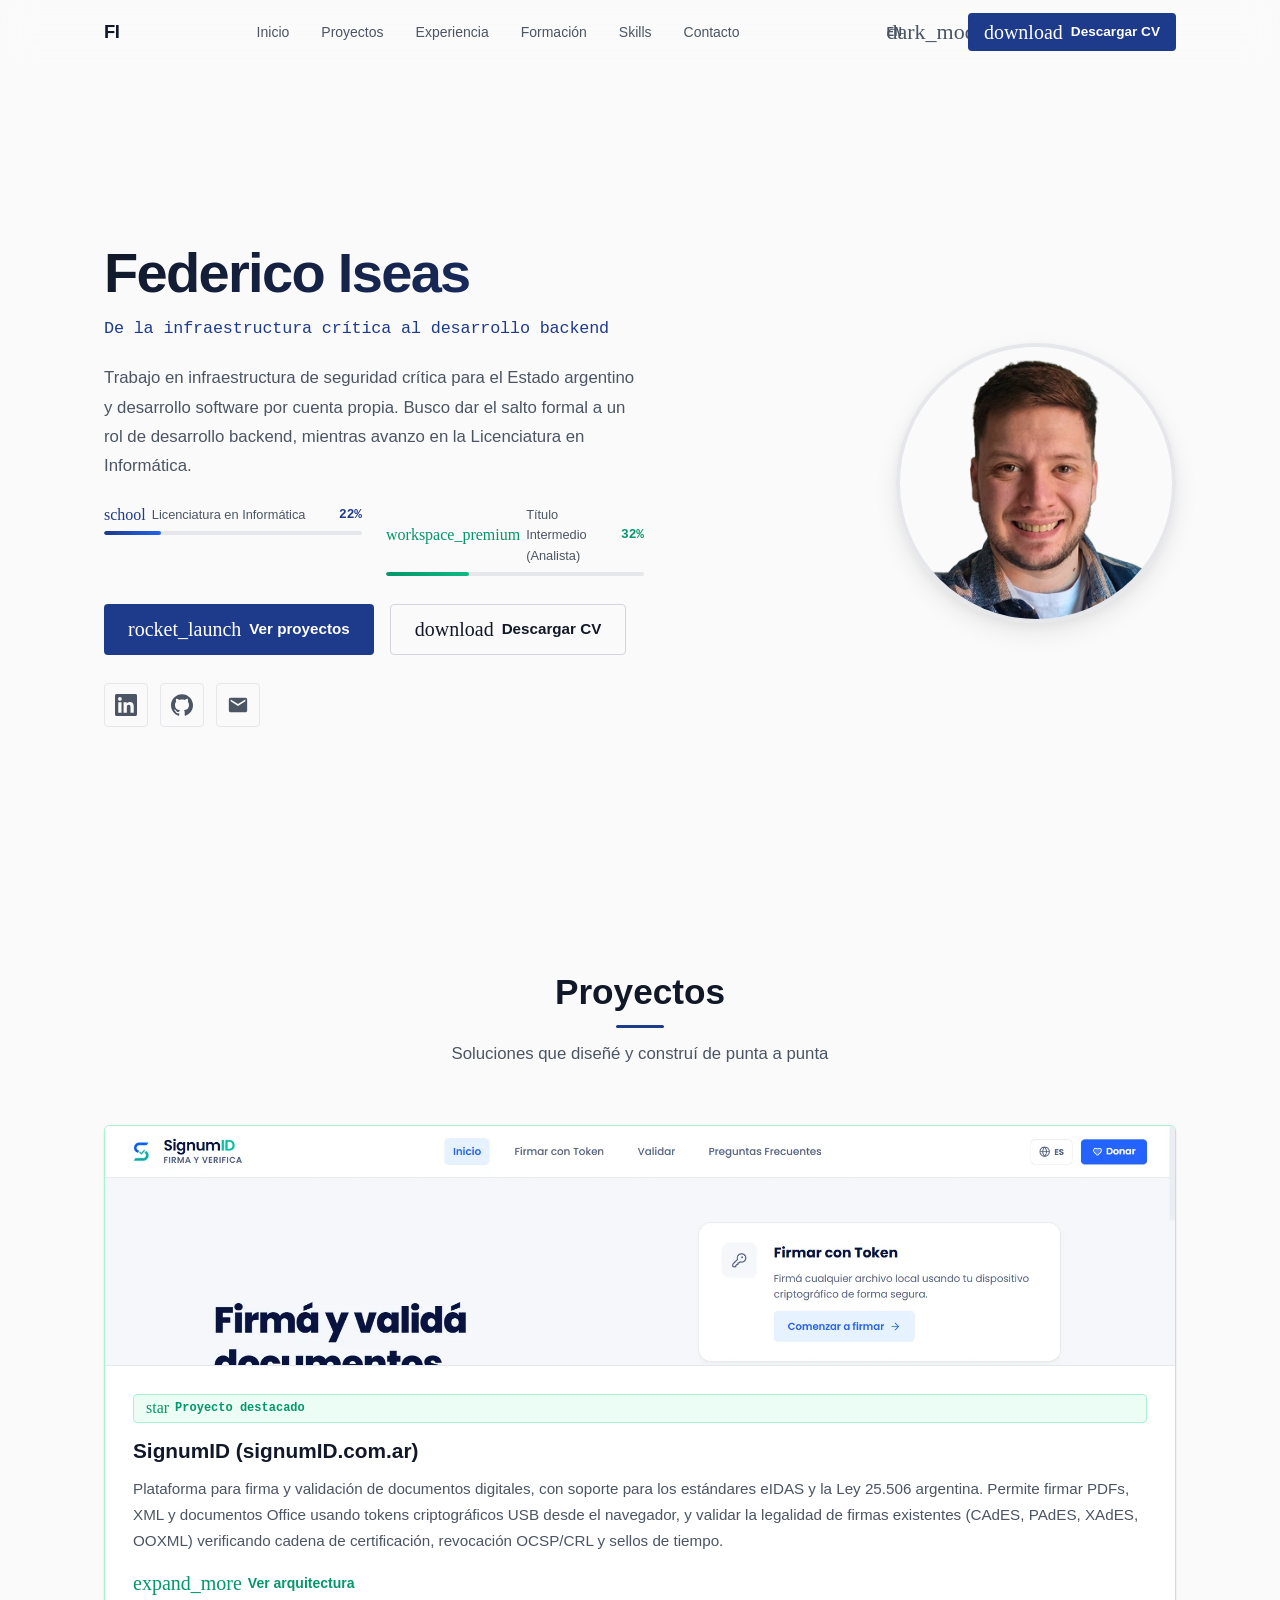
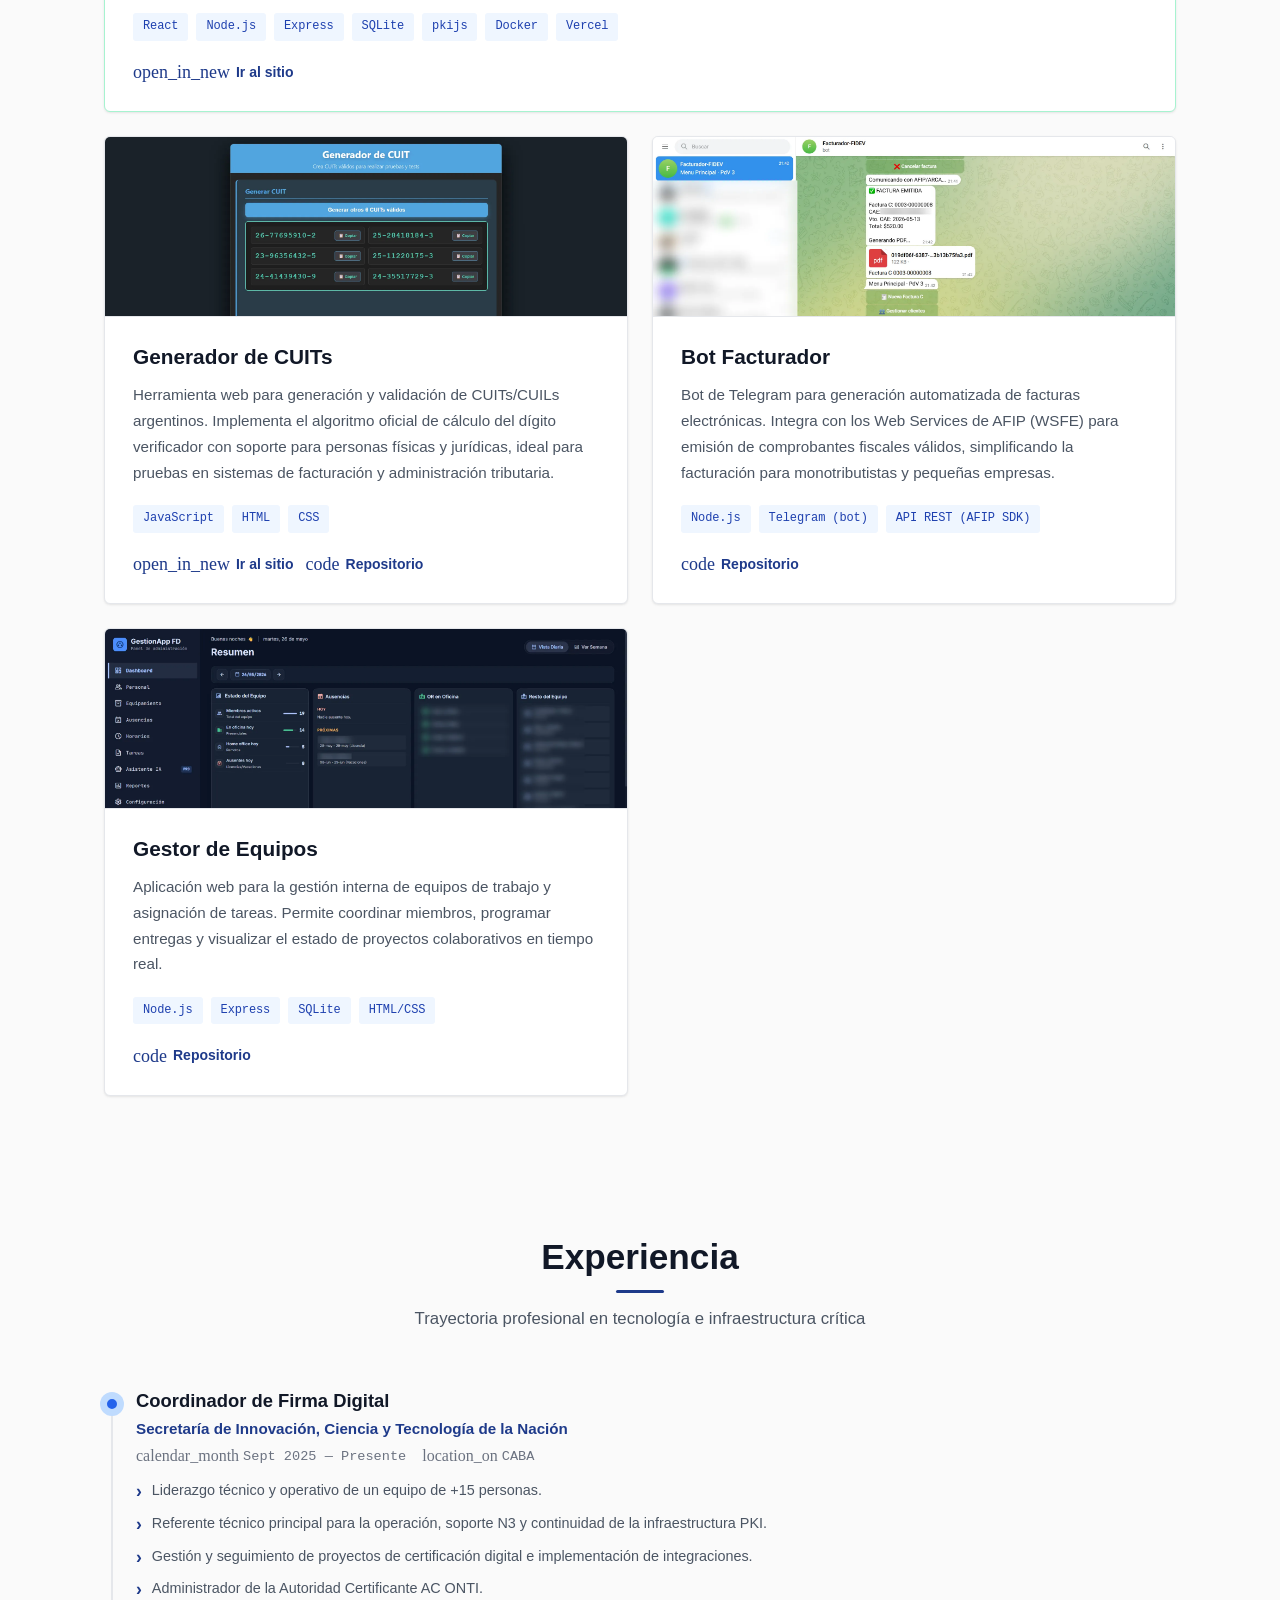
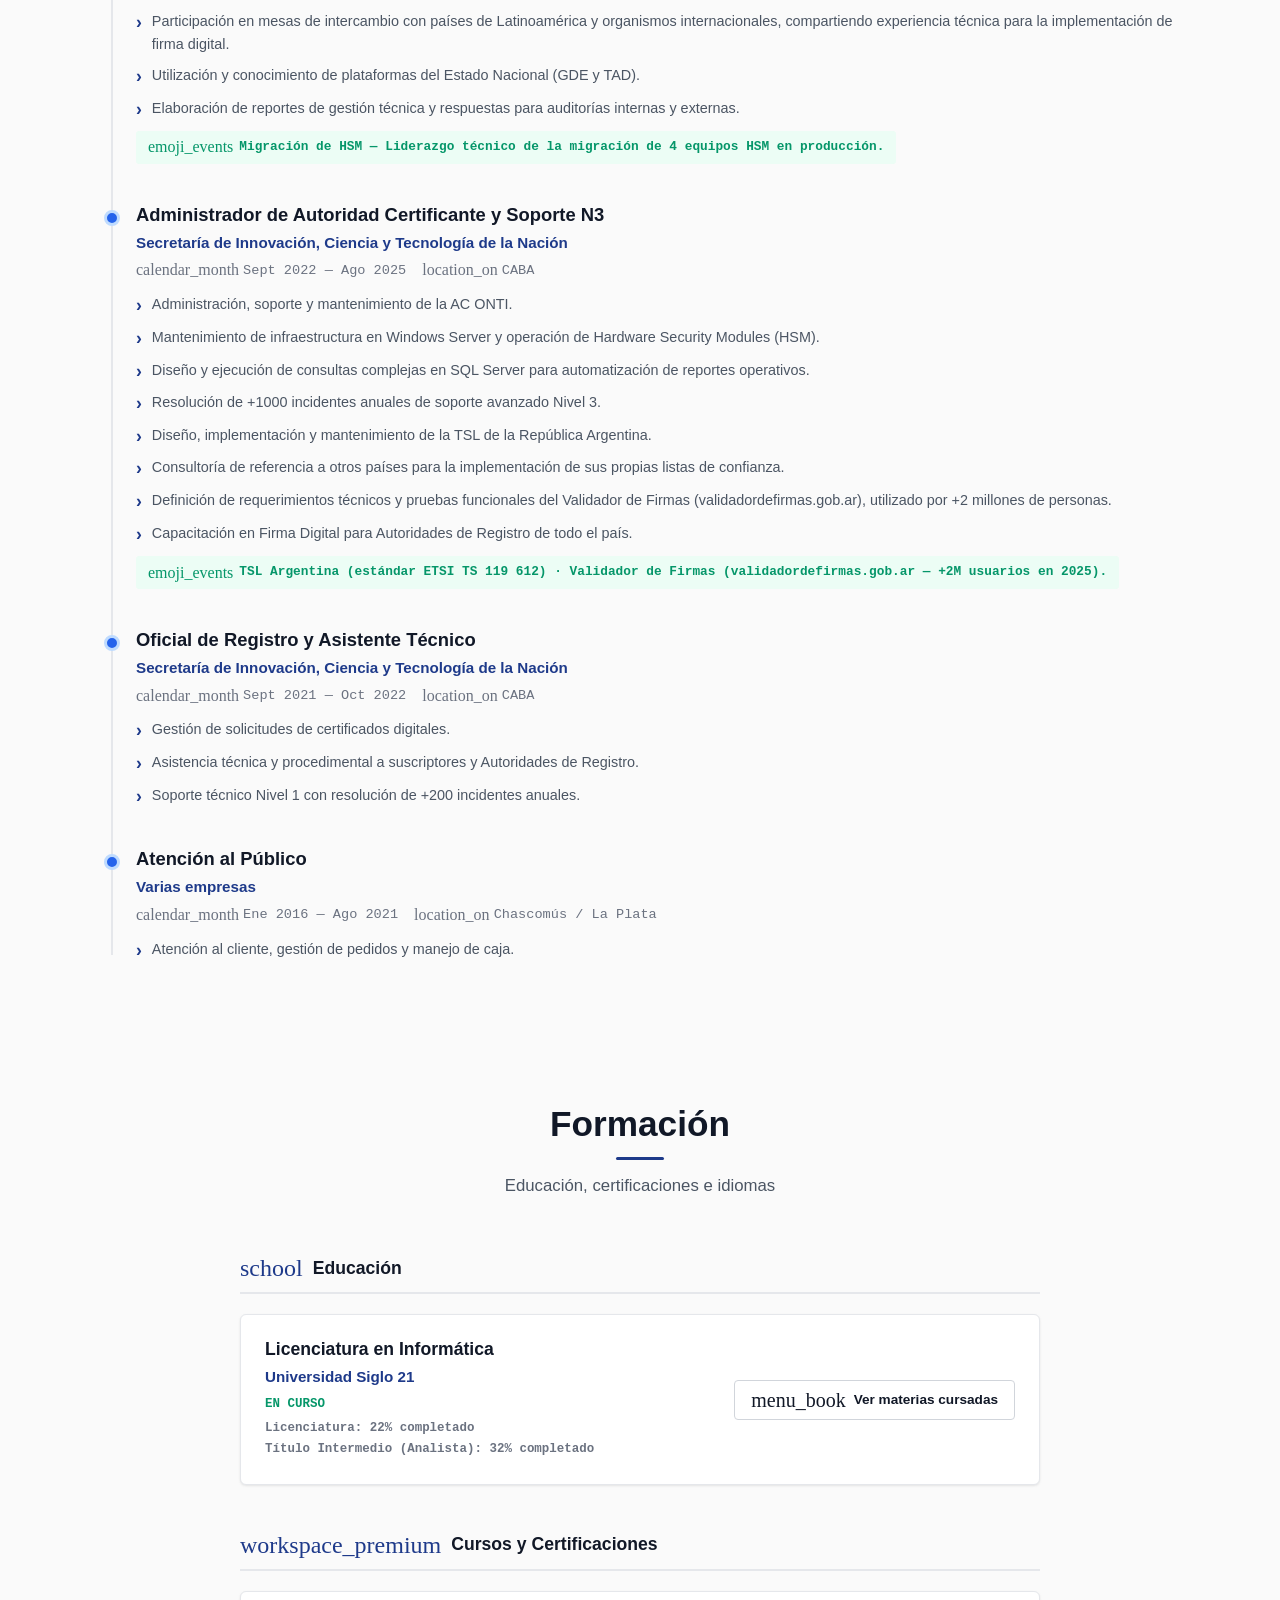
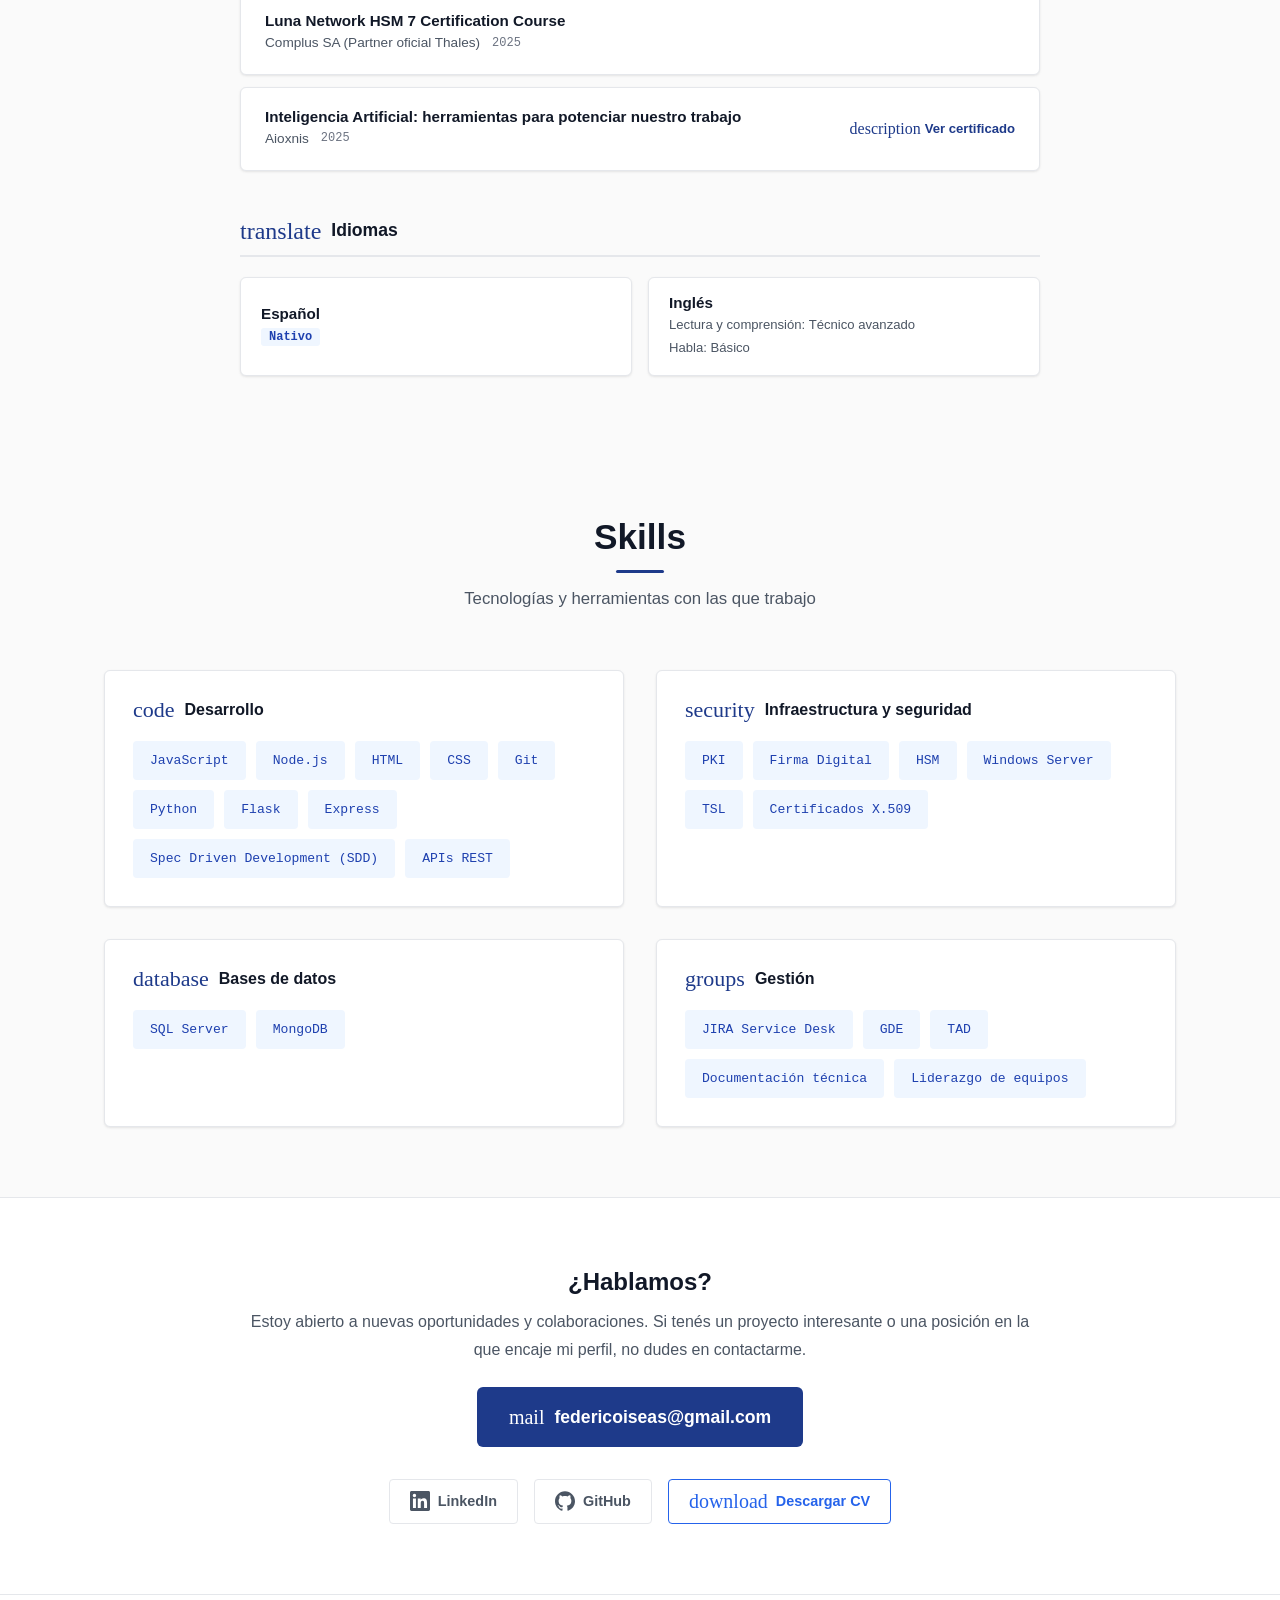
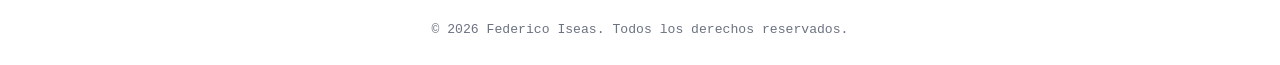
==== commit 1ae45d39: "fix security headers" ====
--- a/index.html
+++ b/index.html
@@ -3,6 +3,8 @@
 
 <head>
   <meta charset="UTF-8">
+  <meta http-equiv="Content-Security-Policy" content="default-src 'self'; style-src 'self' 'unsafe-inline' https://fonts.googleapis.com; font-src 'self' https://fonts.gstatic.com https://fonts.googleapis.com; img-src 'self' data:; connect-src 'self'; script-src 'self';">
+  <meta name="referrer" content="strict-origin-when-cross-origin">
   <meta name="viewport" content="width=device-width, initial-scale=1.0">
   <title>Federico Iseas — Desarrollador Backend</title>
   <meta name="description"
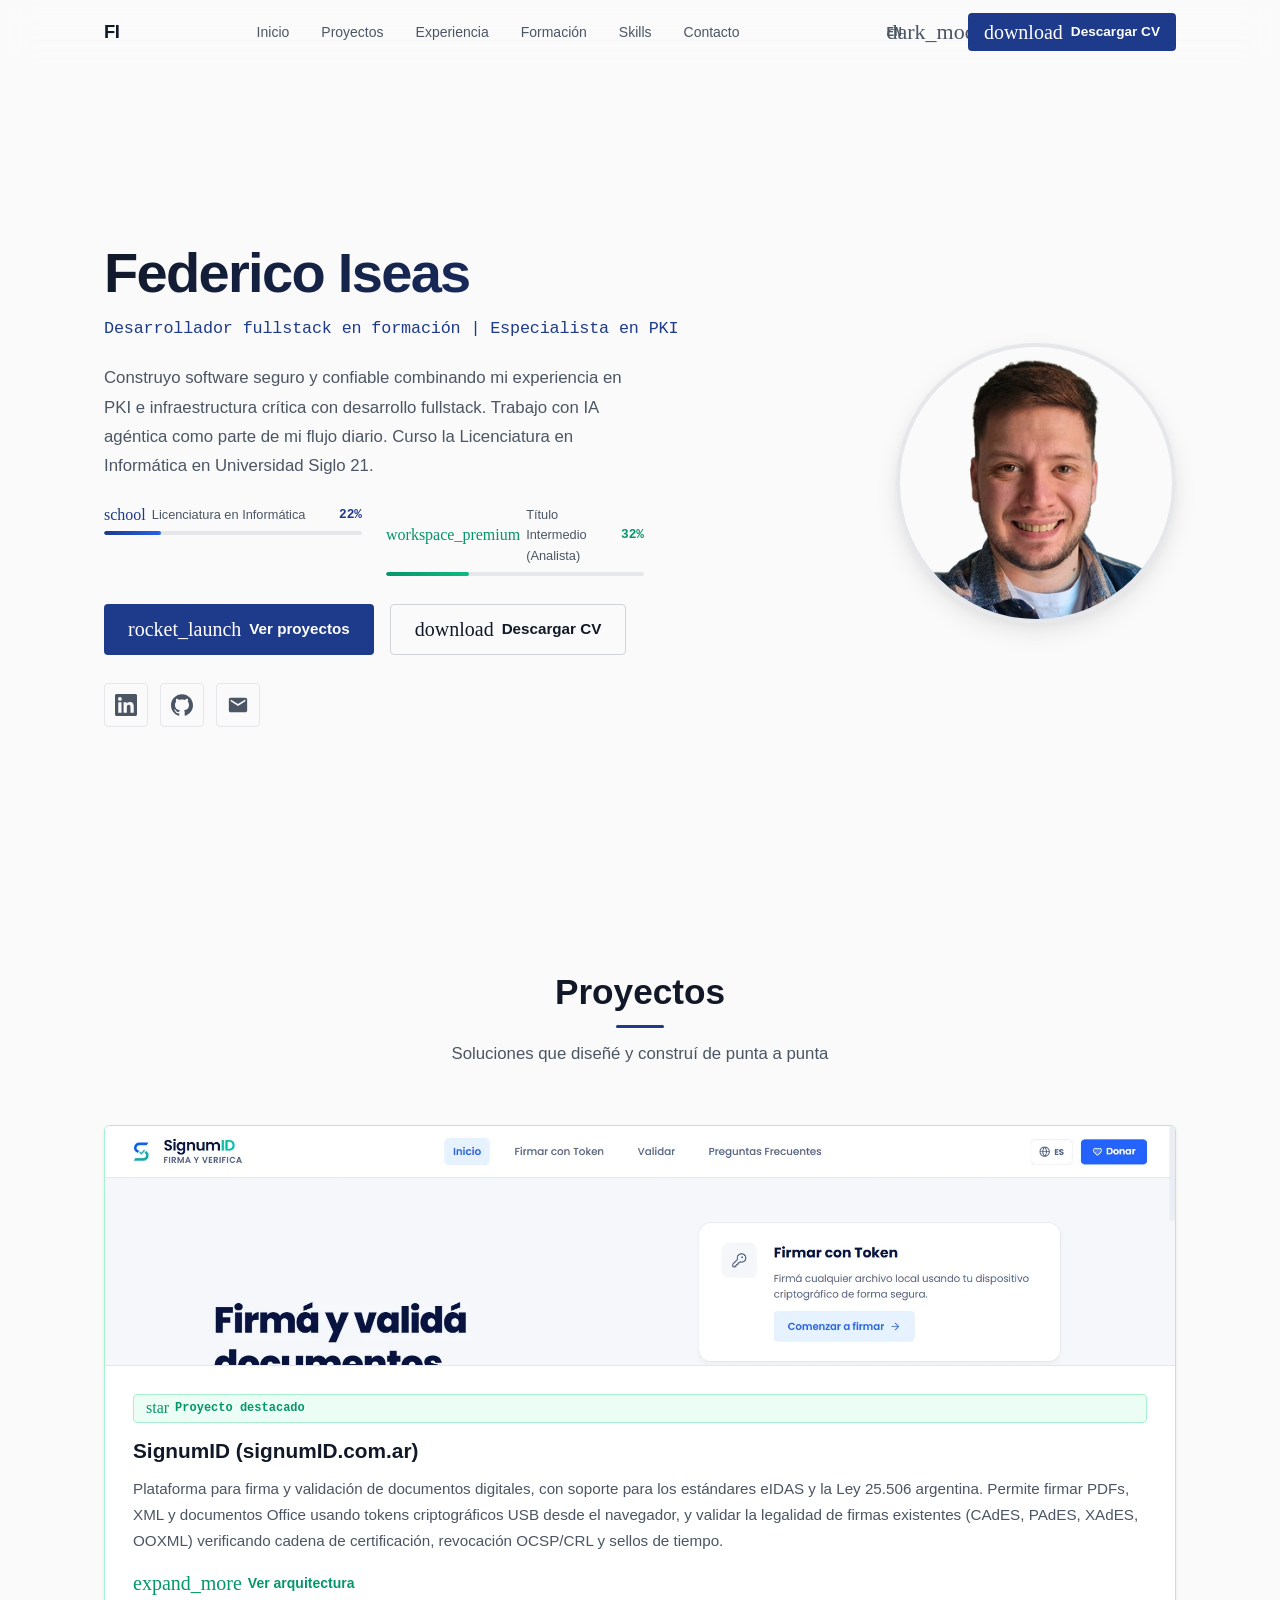
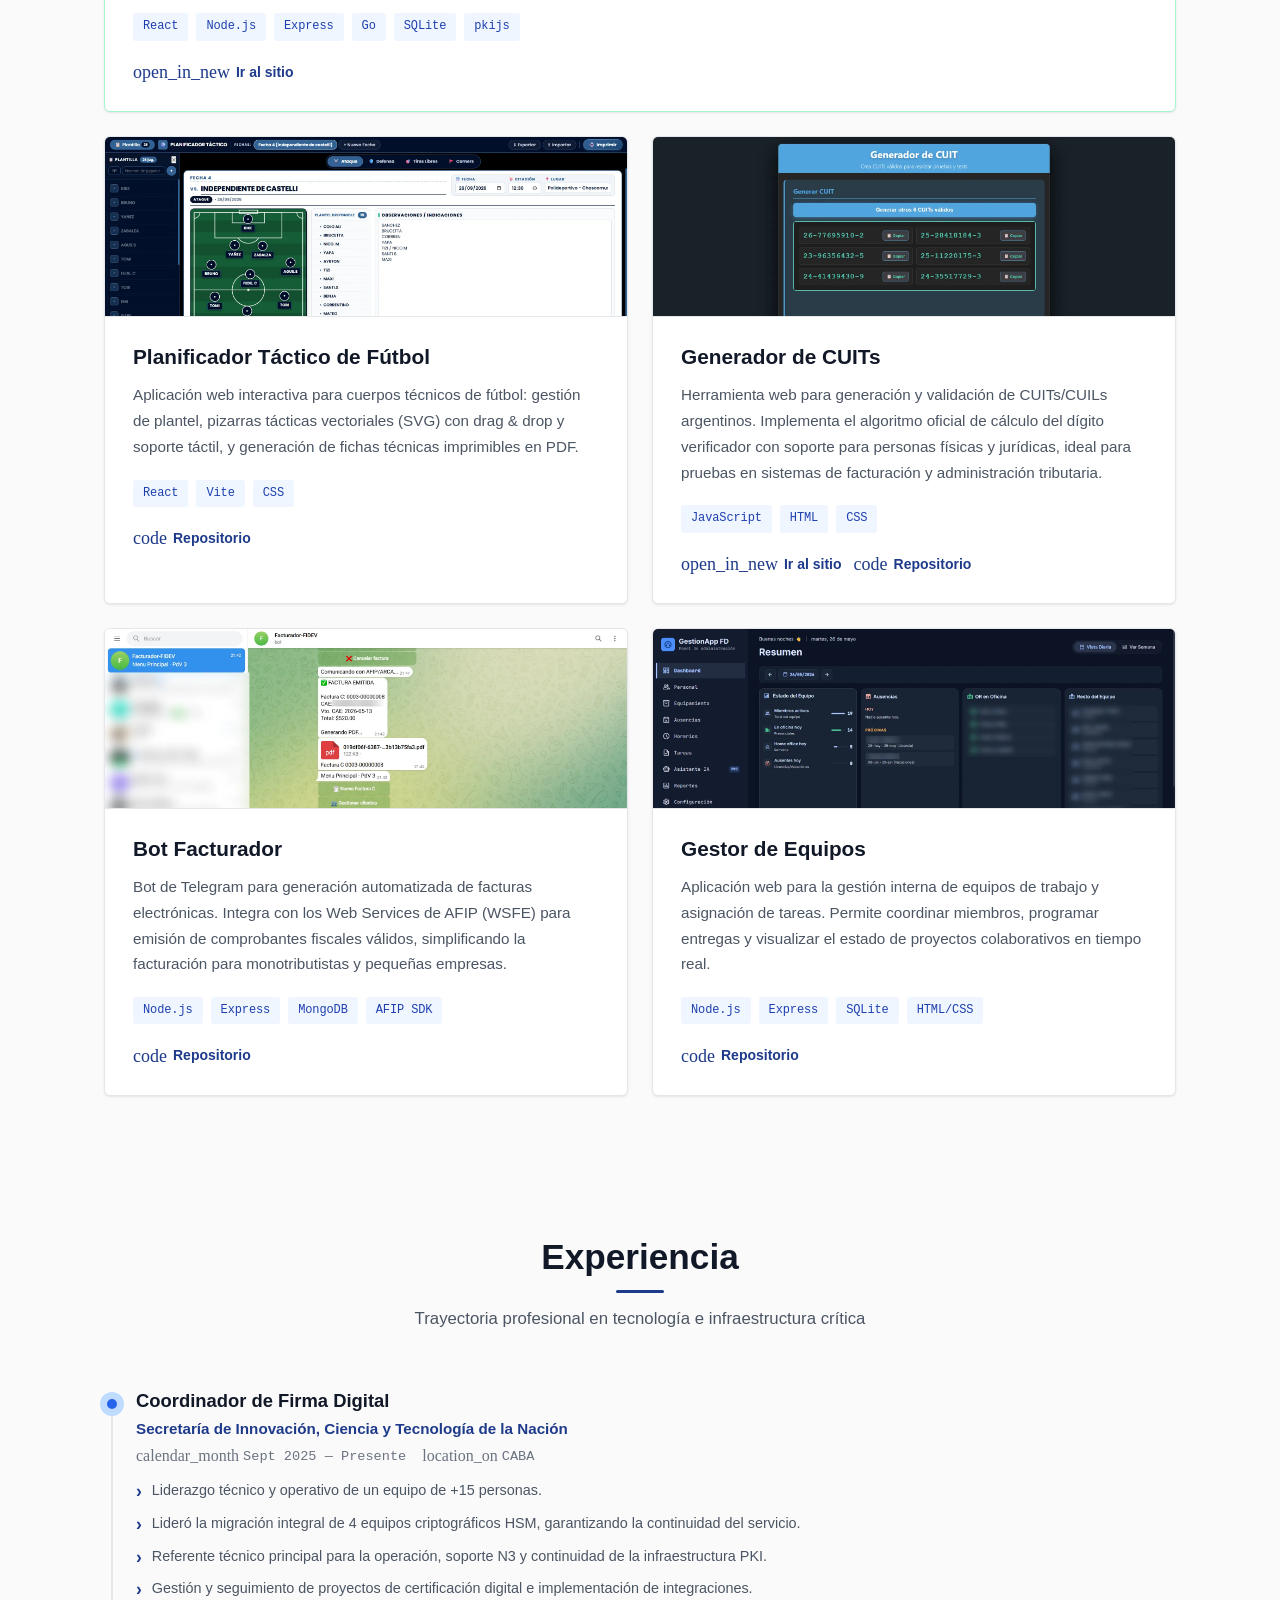
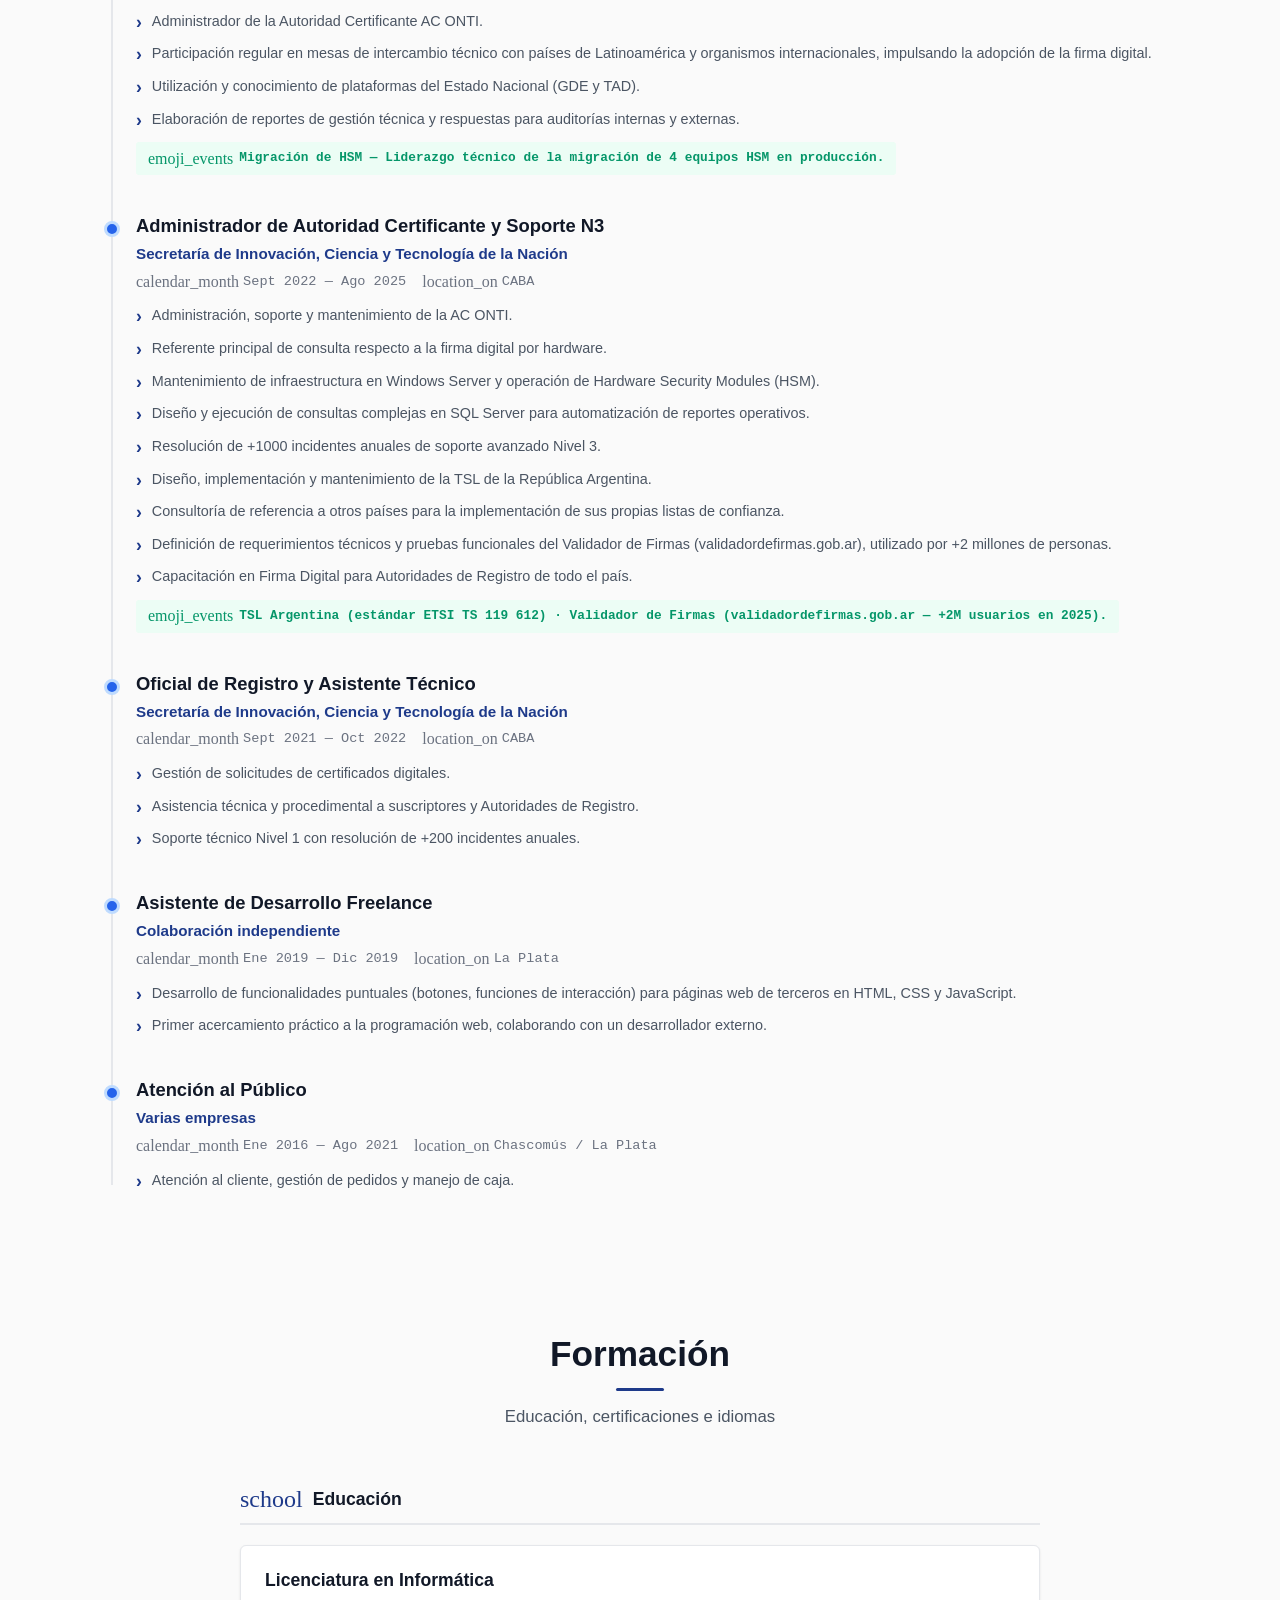
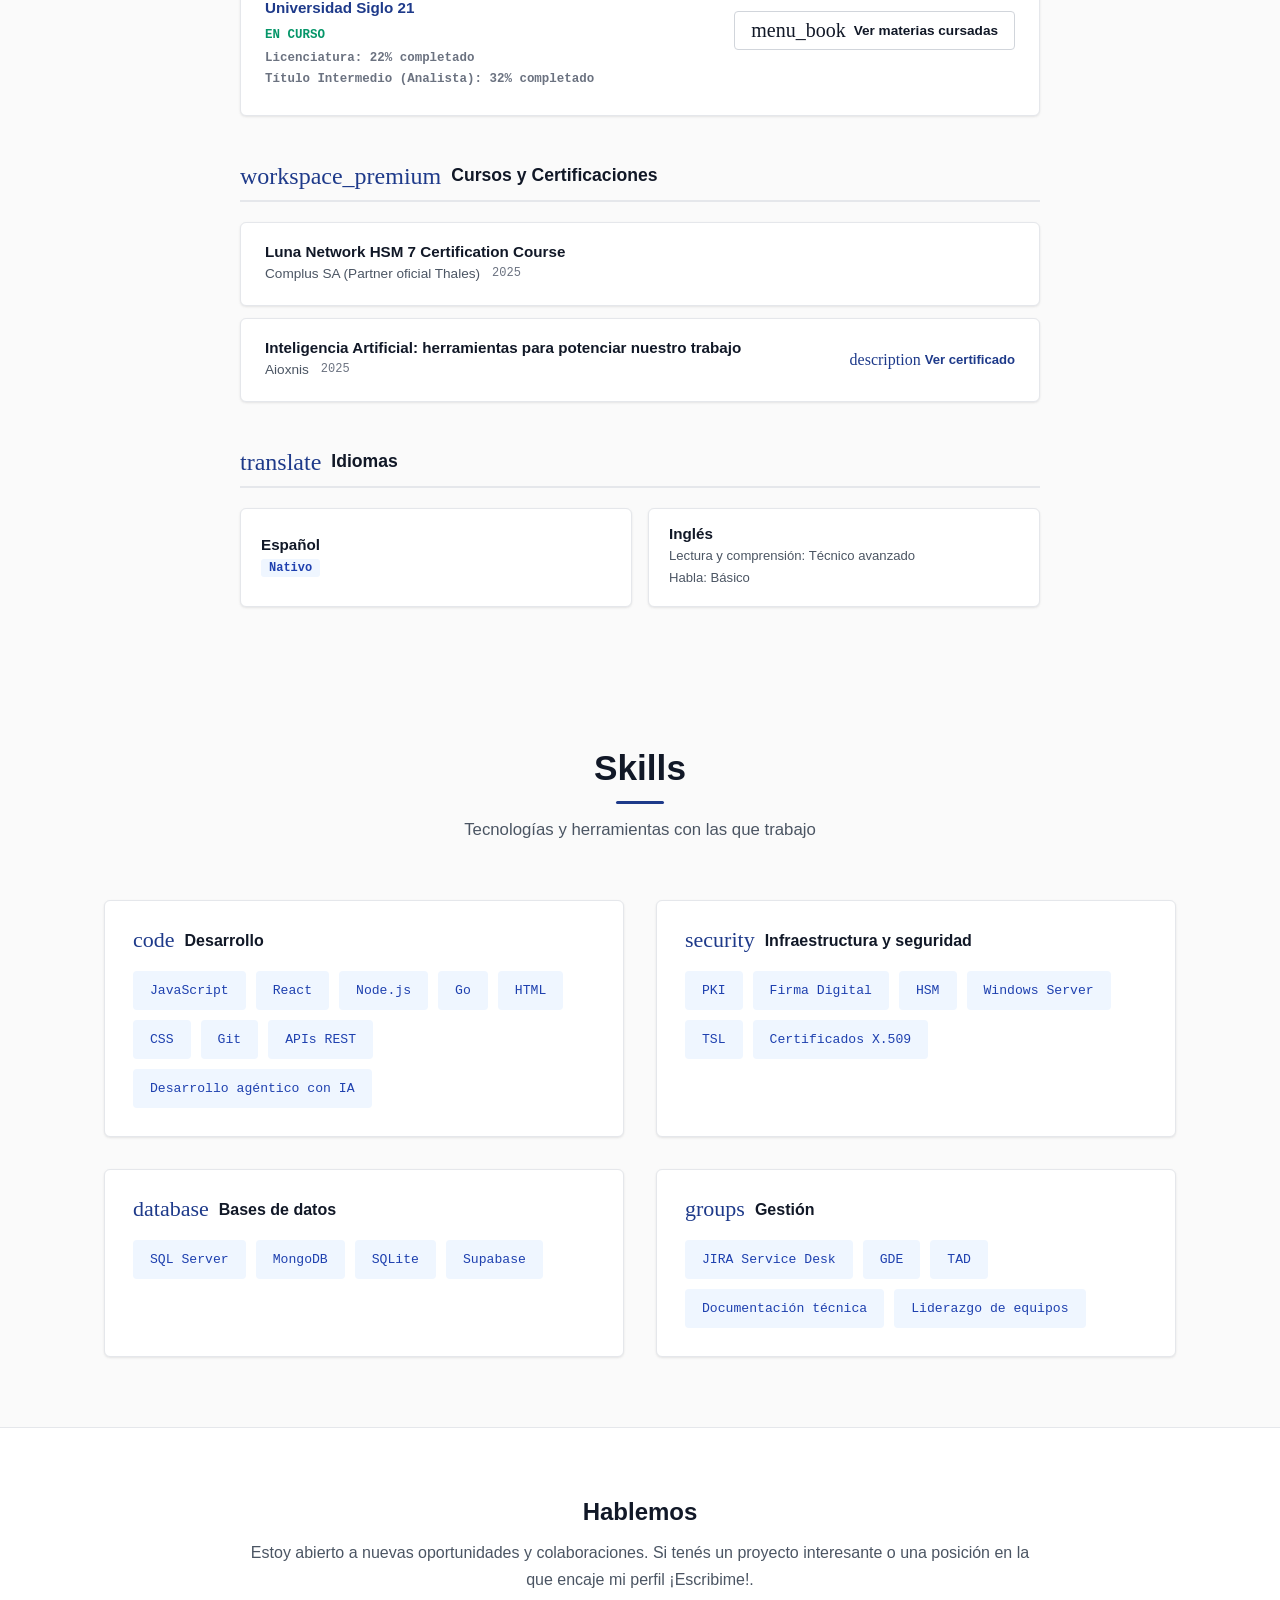
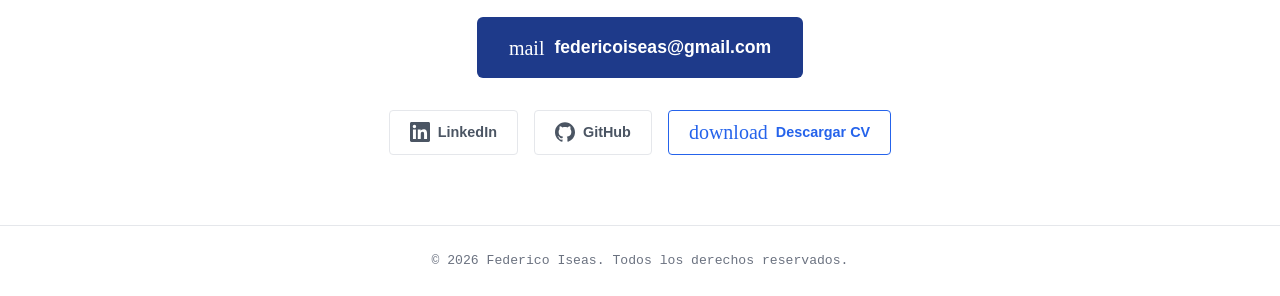
==== commit b0aa880f: "update información y perfil" ====
--- a/index.html
+++ b/index.html
@@ -3,31 +3,42 @@
 
 <head>
   <meta charset="UTF-8">
-  <meta http-equiv="Content-Security-Policy" content="default-src 'self'; style-src 'self' 'unsafe-inline' https://fonts.googleapis.com; font-src 'self' https://fonts.gstatic.com https://fonts.googleapis.com; img-src 'self' data:; connect-src 'self'; script-src 'self';">
+  <meta http-equiv="Content-Security-Policy"
+    content="default-src 'self'; style-src 'self' 'unsafe-inline' https://fonts.googleapis.com; font-src 'self' https://fonts.gstatic.com https://fonts.googleapis.com; img-src 'self' data:; connect-src 'self'; script-src 'self'; frame-ancestors 'none';">
   <meta name="referrer" content="strict-origin-when-cross-origin">
   <meta name="viewport" content="width=device-width, initial-scale=1.0">
-  <title>Federico Iseas — Desarrollador Backend</title>
+  <title>Federico Iseas — Desarrollador Fullstack | Especialista PKI</title>
   <meta name="description"
-    content="Portfolio de Federico Iseas. Desarrollador Backend especializado en Node.js, infraestructura crítica y seguridad. Experiencia en PKI, automatización y sistemas de misión crítica.">
+    content="Portfolio de Federico Iseas. Desarrollador Fullstack en formación, especialista en PKI e infraestructura crítica. Construyo software seguro y confiable combinando seguridad y desarrollo.">
   <meta name="author" content="Federico Iseas">
   <meta name="keywords"
-    content="desarrollador backend, Node.js, Express, JavaScript, Python, Flask, PKI, firma digital, portfolio">
+    content="desarrollador fullstack, React, Node.js, Go, JavaScript, PKI, firma digital, infraestructura crítica, portfolio, IA agéntica">
 
   <!-- Open Graph -->
-  <meta property="og:title" content="Federico Iseas - Desarrollador Backend">
+  <meta property="og:title" content="Federico Iseas — Desarrollador Fullstack | Especialista PKI">
   <meta property="og:description"
-    content="Desarrollador Backend con experiencia en infraestructura crítica, seguridad y firma digital o electrónica.">
+    content="Desarrollador Fullstack en formación, especialista en PKI e infraestructura crítica. Construyo software seguro y confiable.">
   <meta property="og:type" content="website">
+  <meta property="og:image" content="https://fedeiseas.dev.ar/resources/img/og-preview.webp">
+  <meta property="og:image:width" content="1200">
+  <meta property="og:image:height" content="630">
+  <meta property="og:url" content="https://fedeiseas.dev.ar">
 
   <!-- Favicon -->
   <link rel="icon" type="image/webp" href="resources/img/favicon.webp">
-
-  <!-- Styles -->
-  <link rel="stylesheet" href="css/styles.css">
 
   <!-- Preconnect for Google Fonts -->
   <link rel="preconnect" href="https://fonts.googleapis.com">
   <link rel="preconnect" href="https://fonts.gstatic.com" crossorigin>
+
+  <!-- Google Fonts & Material Symbols -->
+  <link rel="stylesheet"
+    href="https://fonts.googleapis.com/css2?family=Inter:wght@400;500;600;700;800&family=JetBrains+Mono:wght@400;500;600&display=swap">
+  <link rel="stylesheet"
+    href="https://fonts.googleapis.com/css2?family=Material+Symbols+Rounded:opsz,wght,FILL,GRAD@20..48,100..700,0..1,-50..200&display=block">
+
+  <!-- Styles -->
+  <link rel="stylesheet" href="css/styles.css">
 </head>
 
 <body>
@@ -303,7 +314,7 @@
     <div class="container">
       <div class="contact__inner">
         <div class="contact__info reveal">
-          <h2 class="contact__heading" data-i18n="contact.heading">¿Hablamos?</h2>
+          <h2 class="contact__heading" data-i18n="contact.heading"></h2>
           <p class="contact__text" data-i18n="contact.text">
             Estoy abierto a nuevas oportunidades y colaboraciones. Si tenés un proyecto interesante o una posición
             backend, no dudes en contactarme.
@@ -332,7 +343,7 @@
               </svg>
               GitHub
             </a>
-            <a href="resources/CV_Federico_Iseas.pdf" download="CV_Federico_Iseas.pdf"
+            <a href="resources/docs/CV_Iseas_Federico.pdf" target="_blank" rel="noopener noreferrer"
               class="contact__link contact__link--cv">
               <span class="material-symbols-rounded">download</span>
               <span data-i18n="nav.cv">Descargar CV</span>
--- a/css/styles.css
+++ b/css/styles.css
@@ -2,10 +2,6 @@
    PORTFOLIO — Federico Iseas
    CSS Design System
    ============================================================ */
-
-/* ---- Google Fonts ---- */
-@import url('https://fonts.googleapis.com/css2?family=Inter:wght@400;500;600;700;800&family=JetBrains+Mono:wght@400;500;600&display=swap');
-@import url('https://fonts.googleapis.com/css2?family=Material+Symbols+Rounded:opsz,wght,FILL,GRAD@20..48,100..700,0..1,-50..200&display=swap');
 
 /* ============================================================
    1. CSS CUSTOM PROPERTIES (Theme Tokens)
@@ -203,6 +199,24 @@
   font-family: 'JetBrains Mono', 'Fira Code', monospace;
 }
 
+.material-symbols-rounded {
+  font-family: 'Material Symbols Rounded';
+  font-weight: normal;
+  font-style: normal;
+  font-size: 24px;
+  line-height: 1;
+  letter-spacing: normal;
+  text-transform: none;
+  display: inline-block;
+  white-space: nowrap;
+  word-wrap: normal;
+  direction: ltr;
+  -webkit-font-feature-settings: 'liga';
+  font-feature-settings: 'liga';
+  -webkit-font-smoothing: antialiased;
+  vertical-align: middle;
+}
+
 /* ============================================================
    4. UTILITY CLASSES
    ============================================================ */
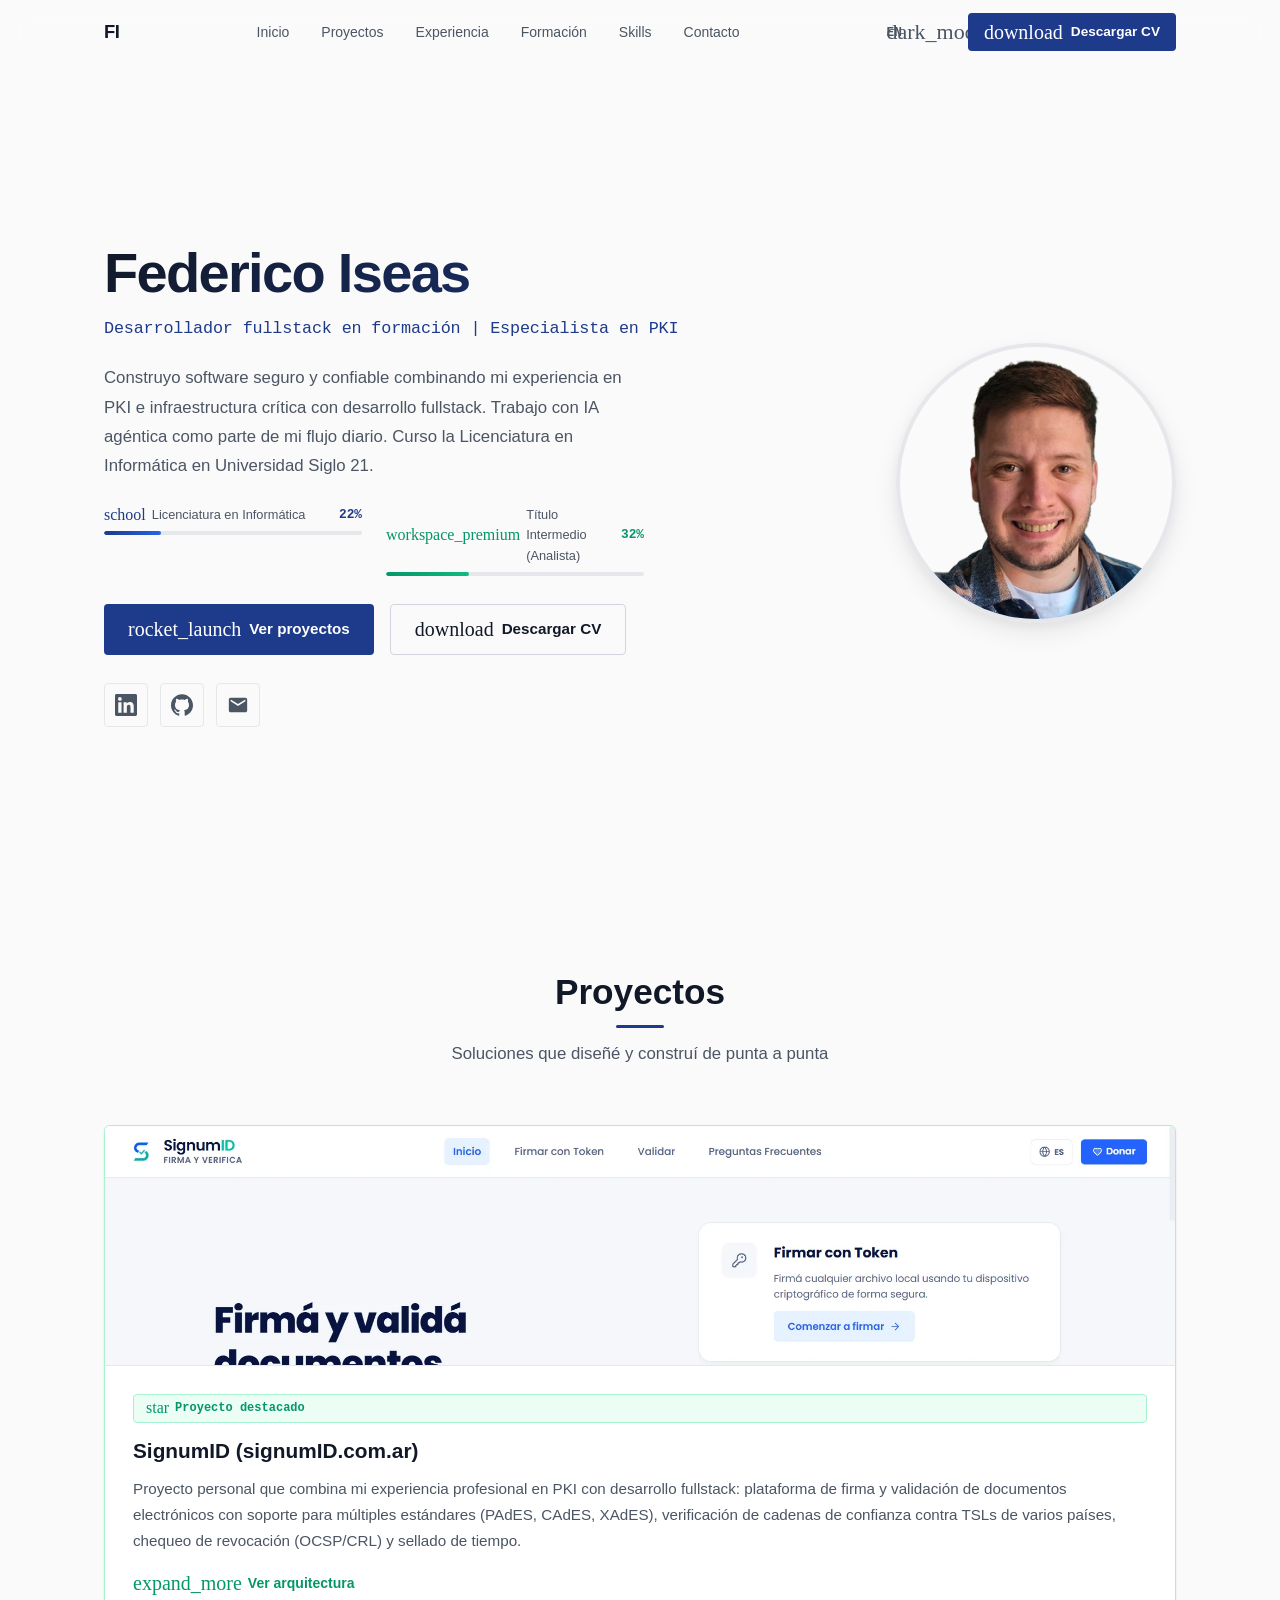
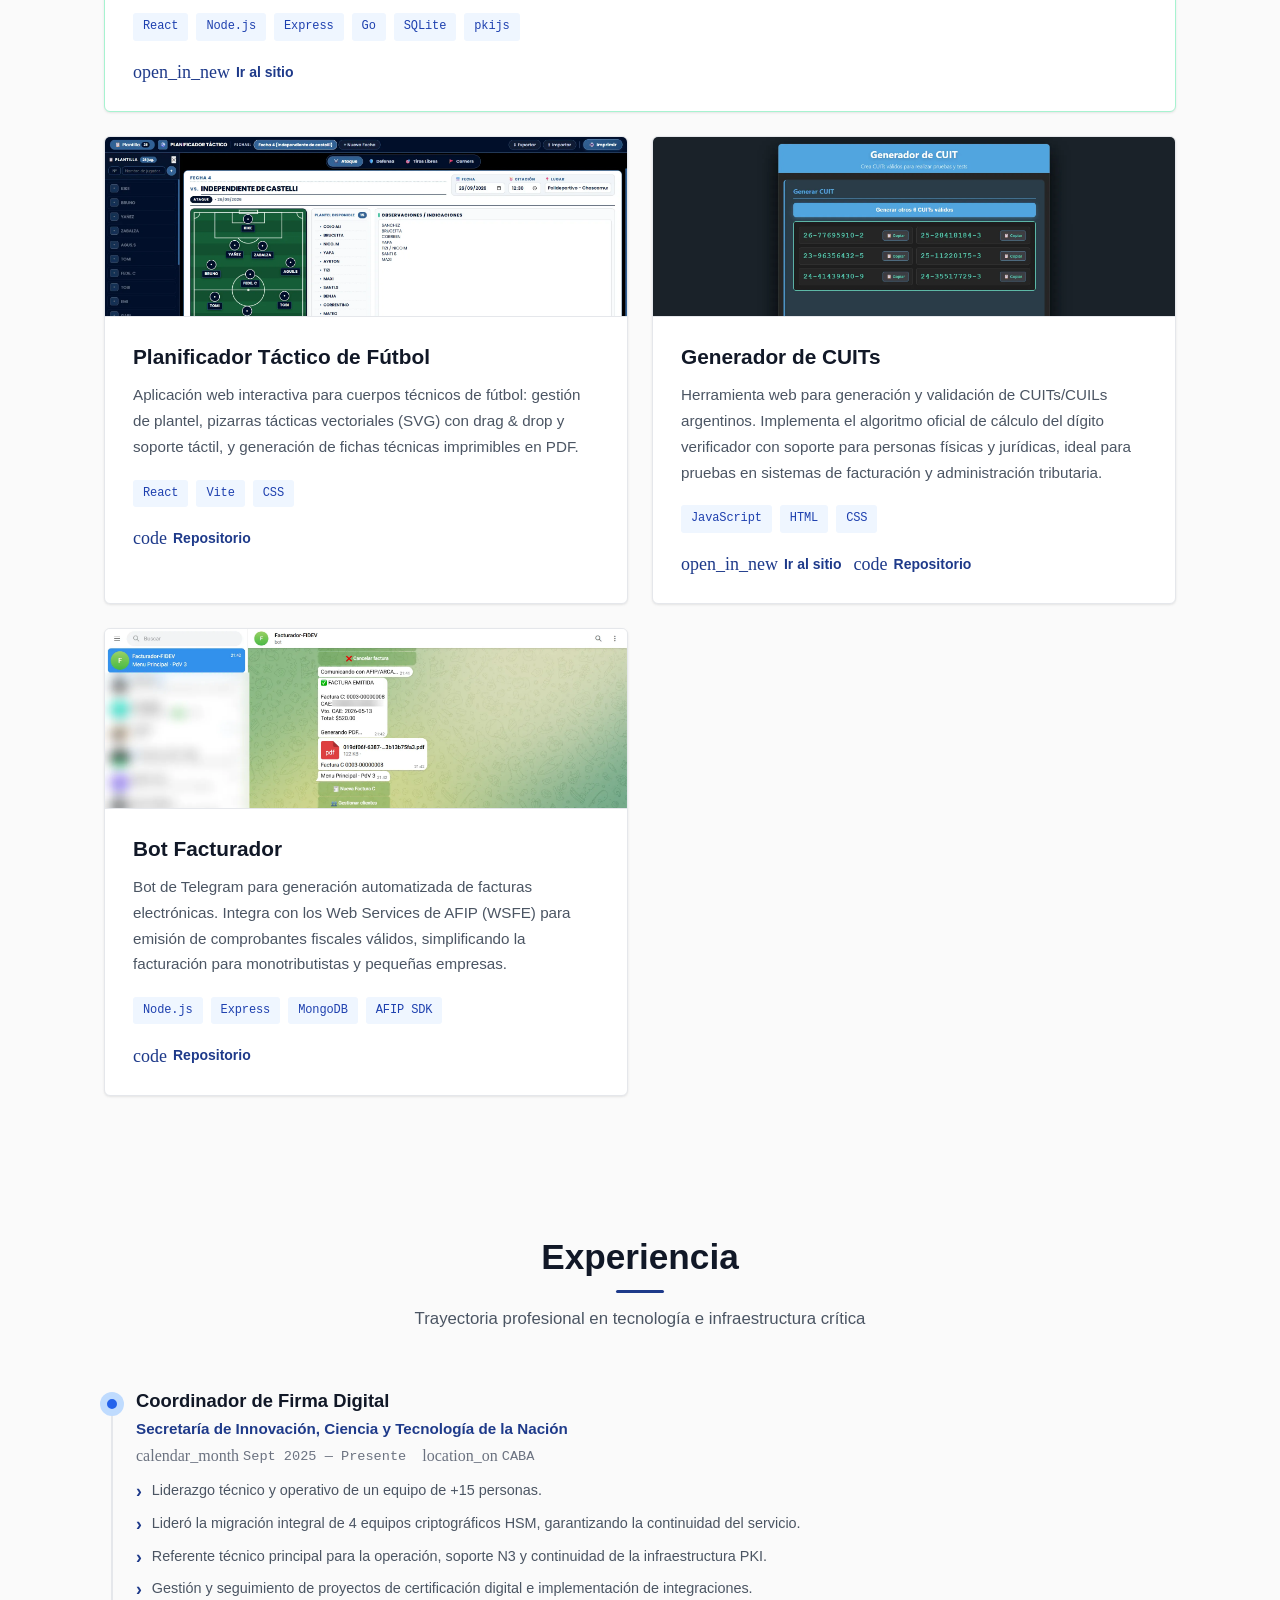
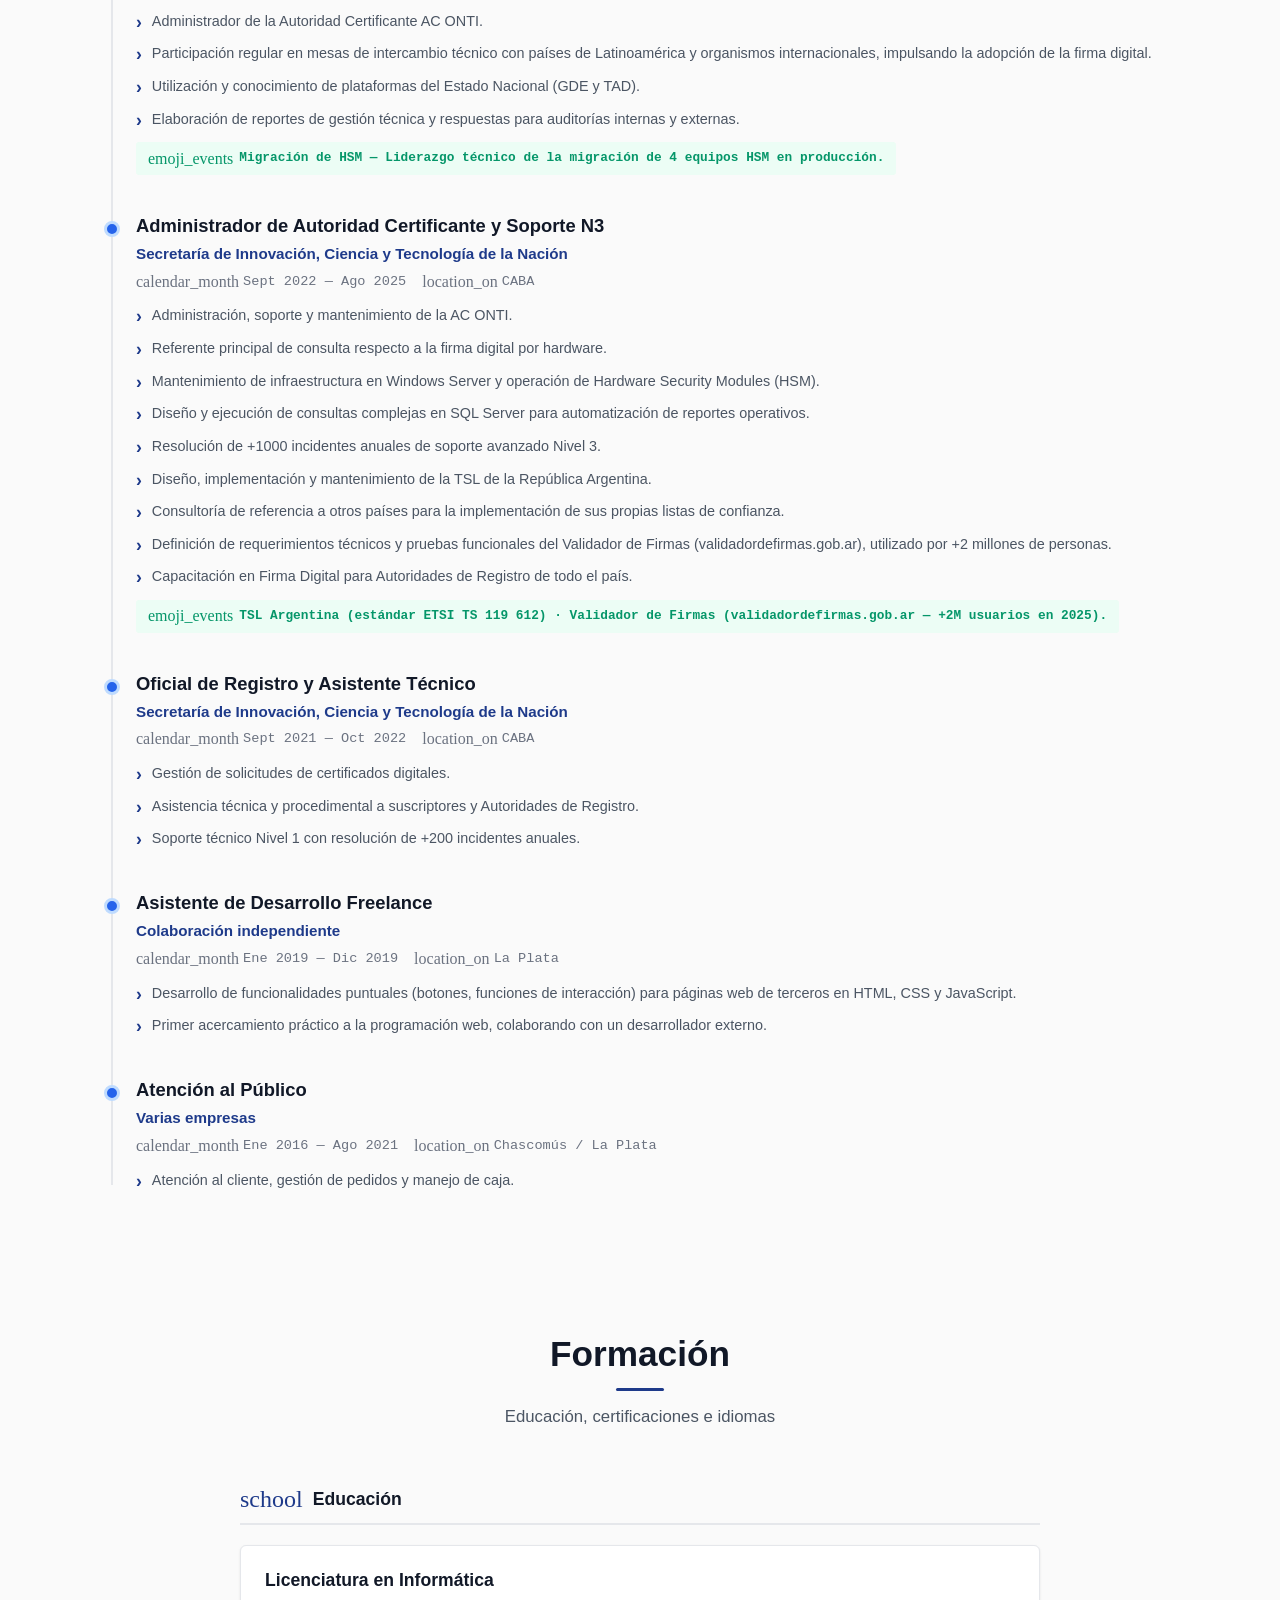
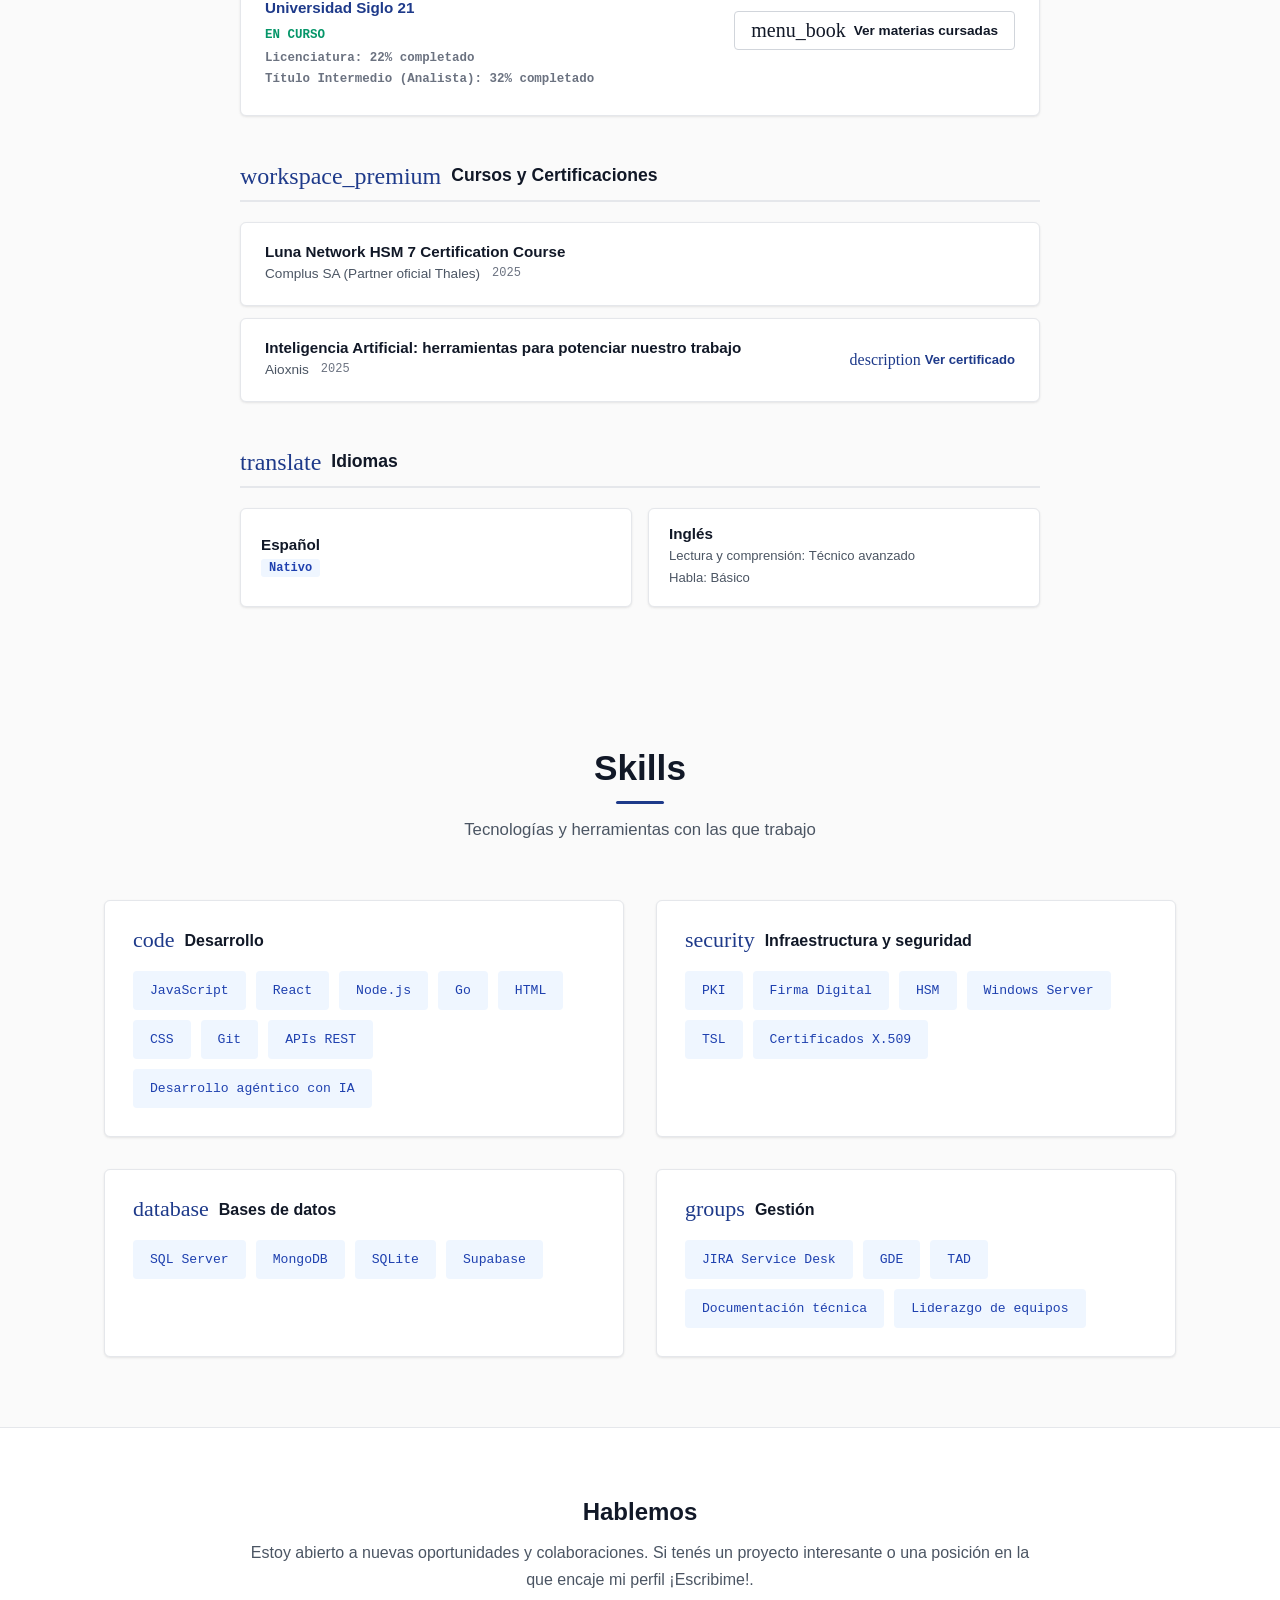
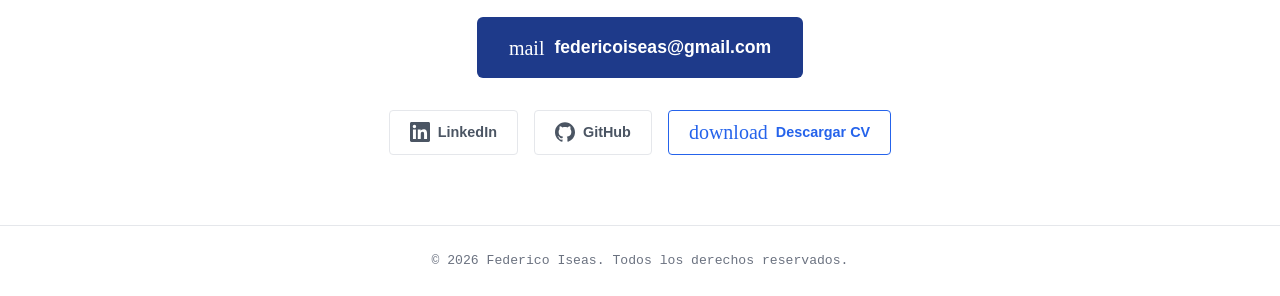
==== commit 70386220: "fix menú mobile" ====
--- a/index.html
+++ b/index.html
@@ -31,11 +31,16 @@
   <link rel="preconnect" href="https://fonts.googleapis.com">
   <link rel="preconnect" href="https://fonts.gstatic.com" crossorigin>
 
-  <!-- Google Fonts & Material Symbols -->
+  <!-- Critical: Inter & JetBrains Mono (needed for text layout, loaded blocking) -->
   <link rel="stylesheet"
     href="https://fonts.googleapis.com/css2?family=Inter:wght@400;500;600;700;800&family=JetBrains+Mono:wght@400;500;600&display=swap">
-  <link rel="stylesheet"
+
+  <!-- Non-critical: Material Symbols (icons, loaded async to not block render) -->
+  <link rel="stylesheet" media="print" id="material-symbols-css"
     href="https://fonts.googleapis.com/css2?family=Material+Symbols+Rounded:opsz,wght,FILL,GRAD@20..48,100..700,0..1,-50..200&display=block">
+
+  <!-- Preload above-the-fold image (LCP) -->
+  <link rel="preload" as="image" href="resources/img/Foto.webp" fetchpriority="high">
 
   <!-- Styles -->
   <link rel="stylesheet" href="css/styles.css">
@@ -85,32 +90,26 @@
           <span></span>
           <span></span>
         </button>
-      </div>
-    </div>
-
-    <!-- Mobile Menu -->
-    <nav class="navbar__mobile-menu" id="mobile-menu" aria-label="Mobile navigation">
-      <a href="#inicio" class="navbar__mobile-link" data-i18n="nav.home">Inicio</a>
-      <a href="#proyectos" class="navbar__mobile-link" data-i18n="nav.projects">Proyectos</a>
-      <a href="#experiencia" class="navbar__mobile-link" data-i18n="nav.experience">Experiencia</a>
-      <a href="#formacion" class="navbar__mobile-link" data-i18n="nav.formation">Formación</a>
-      <a href="#skills" class="navbar__mobile-link" data-i18n="nav.skills">Skills</a>
-      <a href="#contacto" class="navbar__mobile-link" data-i18n="nav.contact">Contacto</a>
-
-      <div class="navbar__mobile-actions">
-        <button class="navbar__lang-btn" id="lang-toggle-mobile" aria-label="Toggle language"
-          data-i18n="nav.lang">EN</button>
-        <button class="navbar__icon-btn" id="theme-toggle-mobile" aria-label="Toggle dark mode">
-          <span class="material-symbols-rounded">dark_mode</span>
-        </button>
-        <a href="resources/docs/CV_Iseas_Federico.pdf" target="_blank" rel="noopener noreferrer"
-          class="btn btn--primary btn--small">
-          <span class="material-symbols-rounded">download</span>
-          <span data-i18n="nav.cv">Descargar CV</span>
-        </a>
-      </div>
-    </nav>
+    </div>
   </header>
+
+  <!-- Mobile Menu (outside header so position:fixed works correctly) -->
+  <nav class="navbar__mobile-menu" id="mobile-menu" aria-label="Mobile navigation">
+    <div class="navbar__mobile-actions">
+      <a href="resources/docs/CV_Iseas_Federico.pdf" target="_blank" rel="noopener noreferrer"
+        class="btn btn--primary btn--small">
+        <span class="material-symbols-rounded">download</span>
+        <span data-i18n="nav.cv">Descargar CV</span>
+      </a>
+    </div>
+
+    <a href="#inicio" class="navbar__mobile-link" data-i18n="nav.home">Inicio</a>
+    <a href="#proyectos" class="navbar__mobile-link" data-i18n="nav.projects">Proyectos</a>
+    <a href="#experiencia" class="navbar__mobile-link" data-i18n="nav.experience">Experiencia</a>
+    <a href="#formacion" class="navbar__mobile-link" data-i18n="nav.formation">Formación</a>
+    <a href="#skills" class="navbar__mobile-link" data-i18n="nav.skills">Skills</a>
+    <a href="#contacto" class="navbar__mobile-link" data-i18n="nav.contact">Contacto</a>
+  </nav>
 
   <!-- ============================================================
        HERO
@@ -198,7 +197,8 @@
 
       <!-- Photo -->
       <div class="hero__photo-wrapper">
-        <img src="resources/img/Foto.webp" alt="Federico Iseas" class="hero__photo" loading="eager">
+        <img src="resources/img/Foto.webp" alt="Federico Iseas" class="hero__photo"
+             loading="eager" fetchpriority="high" decoding="async">
       </div>
     </div>
   </section>
@@ -363,10 +363,10 @@
     </div>
   </footer>
 
-  <!-- Scripts -->
-  <script src="js/materias.js"></script>
-  <script src="js/i18n.js"></script>
-  <script src="js/main.js"></script>
+  <!-- Scripts (defer = download in parallel, execute after HTML is parsed) -->
+  <script src="js/materias.js" defer></script>
+  <script src="js/i18n.js" defer></script>
+  <script src="js/main.js" defer></script>
 </body>
 
 </html>
--- a/css/styles.css
+++ b/css/styles.css
@@ -452,50 +452,97 @@
 
 /* Mobile menu */
 .navbar__mobile-menu {
-  display: none;
+  display: flex;
+  flex-direction: column;
   position: fixed;
-  top: 64px;
+  top: 0;
   left: 0;
   right: 0;
   bottom: 0;
-  background: var(--bg-primary);
-  z-index: 999;
-  padding: 24px;
-  flex-direction: column;
-  gap: 4px;
+  background: var(--bg-secondary);
+  z-index: 998;
+  padding: 96px 32px 40px;
+  gap: 0;
   overflow-y: auto;
   opacity: 0;
-  transform: translateY(-10px);
-  transition: opacity 0.3s ease, transform 0.3s ease;
+  visibility: hidden;
+  pointer-events: none;
+  transform: translateX(100%);
+  transition: opacity 0.35s ease, transform 0.35s cubic-bezier(0.4, 0, 0.2, 1), visibility 0.35s ease;
+}
+
+[data-theme="dark"] .navbar__mobile-menu {
+  background: var(--bg-secondary);
 }
 
 .navbar__mobile-menu--open {
-  display: flex;
   opacity: 1;
-  transform: translateY(0);
+  visibility: visible;
+  pointer-events: auto;
+  transform: translateX(0);
+}
+
+/* Staggered link animations */
+.navbar__mobile-menu--open .navbar__mobile-link:nth-child(1) { animation: mobileNavIn 0.4s ease 0.05s both; }
+.navbar__mobile-menu--open .navbar__mobile-link:nth-child(2) { animation: mobileNavIn 0.4s ease 0.10s both; }
+.navbar__mobile-menu--open .navbar__mobile-link:nth-child(3) { animation: mobileNavIn 0.4s ease 0.15s both; }
+.navbar__mobile-menu--open .navbar__mobile-link:nth-child(4) { animation: mobileNavIn 0.4s ease 0.20s both; }
+.navbar__mobile-menu--open .navbar__mobile-link:nth-child(5) { animation: mobileNavIn 0.4s ease 0.25s both; }
+.navbar__mobile-menu--open .navbar__mobile-link:nth-child(6) { animation: mobileNavIn 0.4s ease 0.30s both; }
+.navbar__mobile-menu--open .navbar__mobile-actions { animation: mobileNavIn 0.4s ease 0.38s both; }
+
+@keyframes mobileNavIn {
+  from { opacity: 0; transform: translateX(24px); }
+  to   { opacity: 1; transform: translateX(0); }
 }
 
 .navbar__mobile-link {
+  display: flex;
+  align-items: center;
+  gap: 16px;
+  padding: 18px 0;
+  font-size: 1.6rem;
+  font-weight: 700;
+  color: var(--text-primary);
+  border-bottom: 1px solid var(--border-color);
+  letter-spacing: -0.02em;
+  transition: color 0.2s ease, gap 0.2s ease;
+  position: relative;
+}
+
+.navbar__mobile-link::before {
+  content: '';
   display: block;
-  padding: 14px 16px;
-  font-size: 1rem;
-  font-weight: 500;
-  color: var(--text-secondary);
-  border-radius: 4px;
-  transition: color 0.2s ease, background 0.2s ease;
+  width: 8px;
+  height: 8px;
+  border-radius: 50%;
+  background: var(--color-primary);
+  opacity: 0;
+  transform: scale(0);
+  flex-shrink: 0;
+  transition: opacity 0.2s ease, transform 0.2s ease;
 }
 
 .navbar__mobile-link:hover {
   color: var(--color-primary);
-  background: var(--tag-bg);
+  gap: 20px;
+}
+
+.navbar__mobile-link:hover::before {
+  opacity: 1;
+  transform: scale(1);
+}
+
+.navbar__mobile-link:first-child {
+  border-top: 1px solid var(--border-color);
 }
 
 .navbar__mobile-actions {
   display: flex;
-  gap: 12px;
-  margin-top: 16px;
-  padding-top: 16px;
-  border-top: 1px solid var(--border-color);
+  align-items: center;
+  padding-bottom: 24px;
+  margin-bottom: 8px;
+  border-bottom: 1px solid var(--border-color);
 }
 
 /* ============================================================
@@ -1828,6 +1875,8 @@
 /* Large desktop (≥768px) — hide mobile menu toggle */
 @media (min-width: 768px) {
   .navbar__mobile-menu {
-    display: none !important;
+    visibility: hidden !important;
+    pointer-events: none !important;
+    opacity: 0 !important;
   }
 }
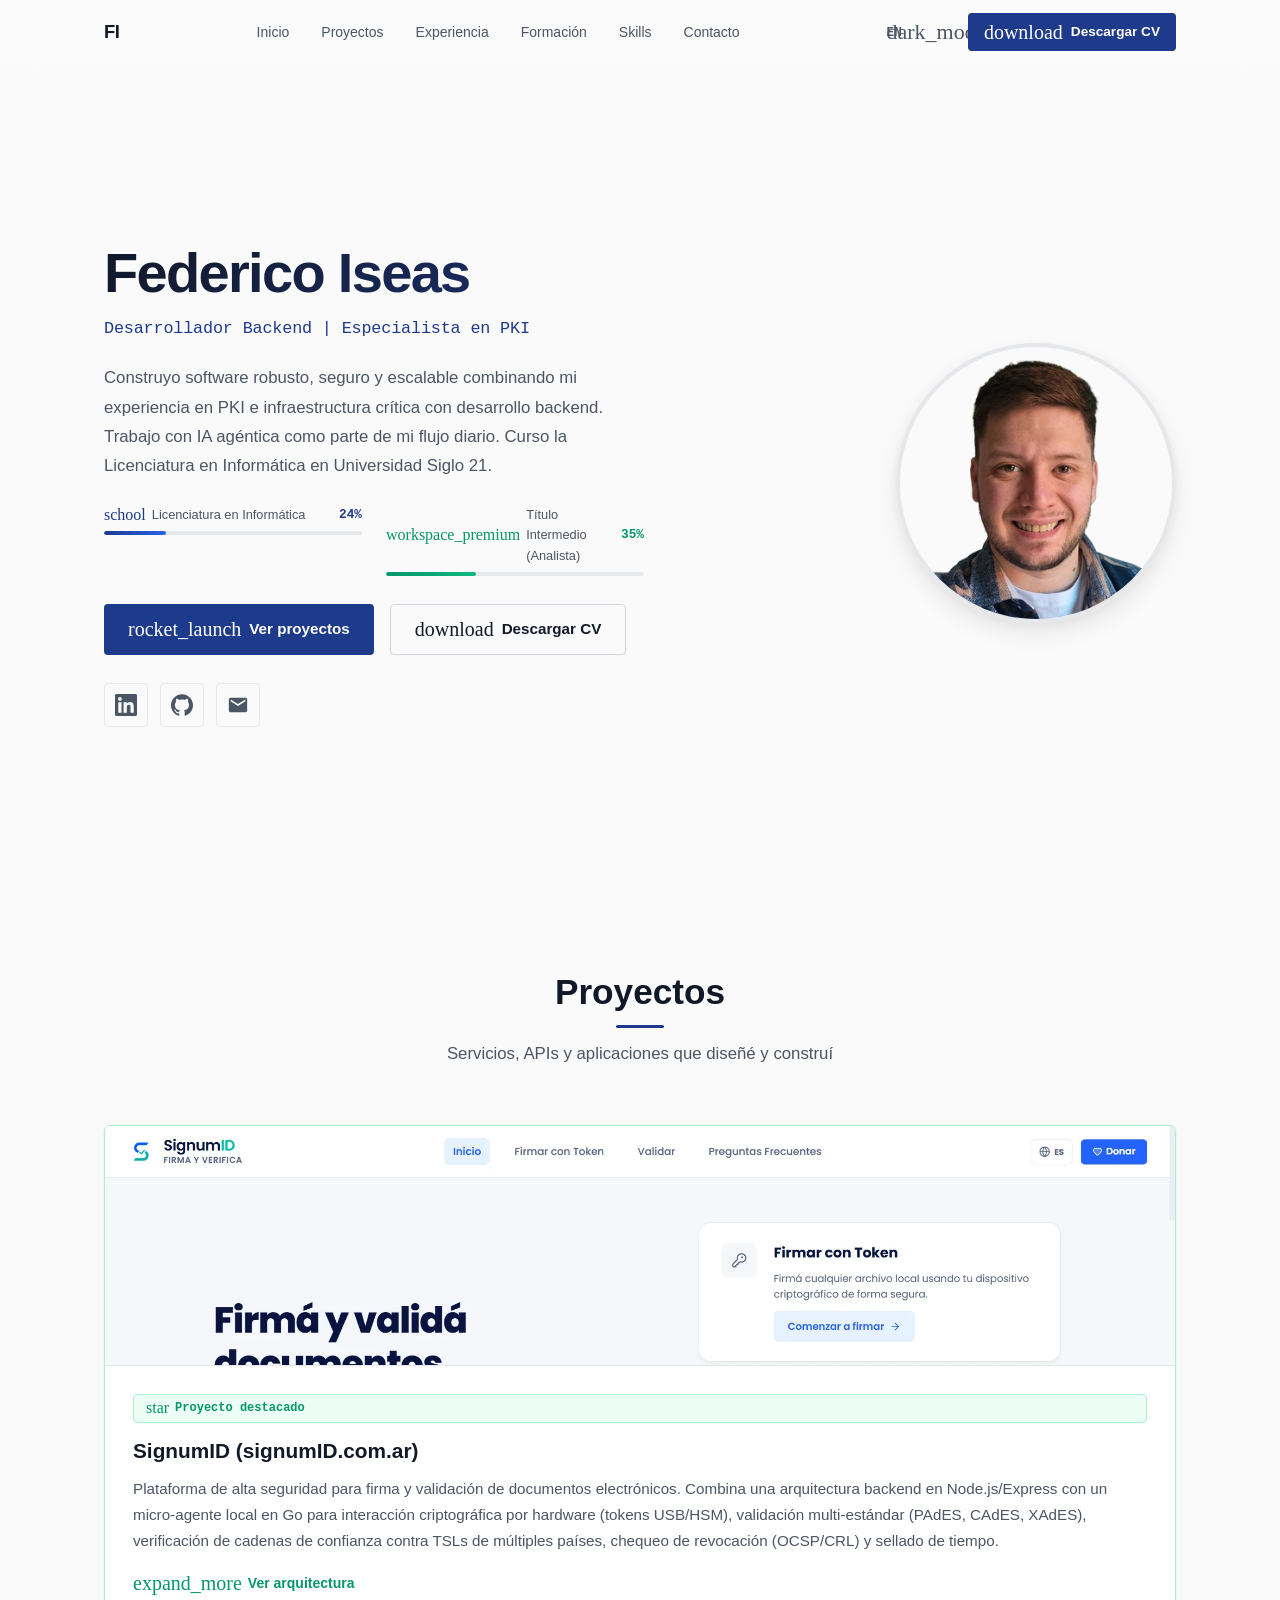
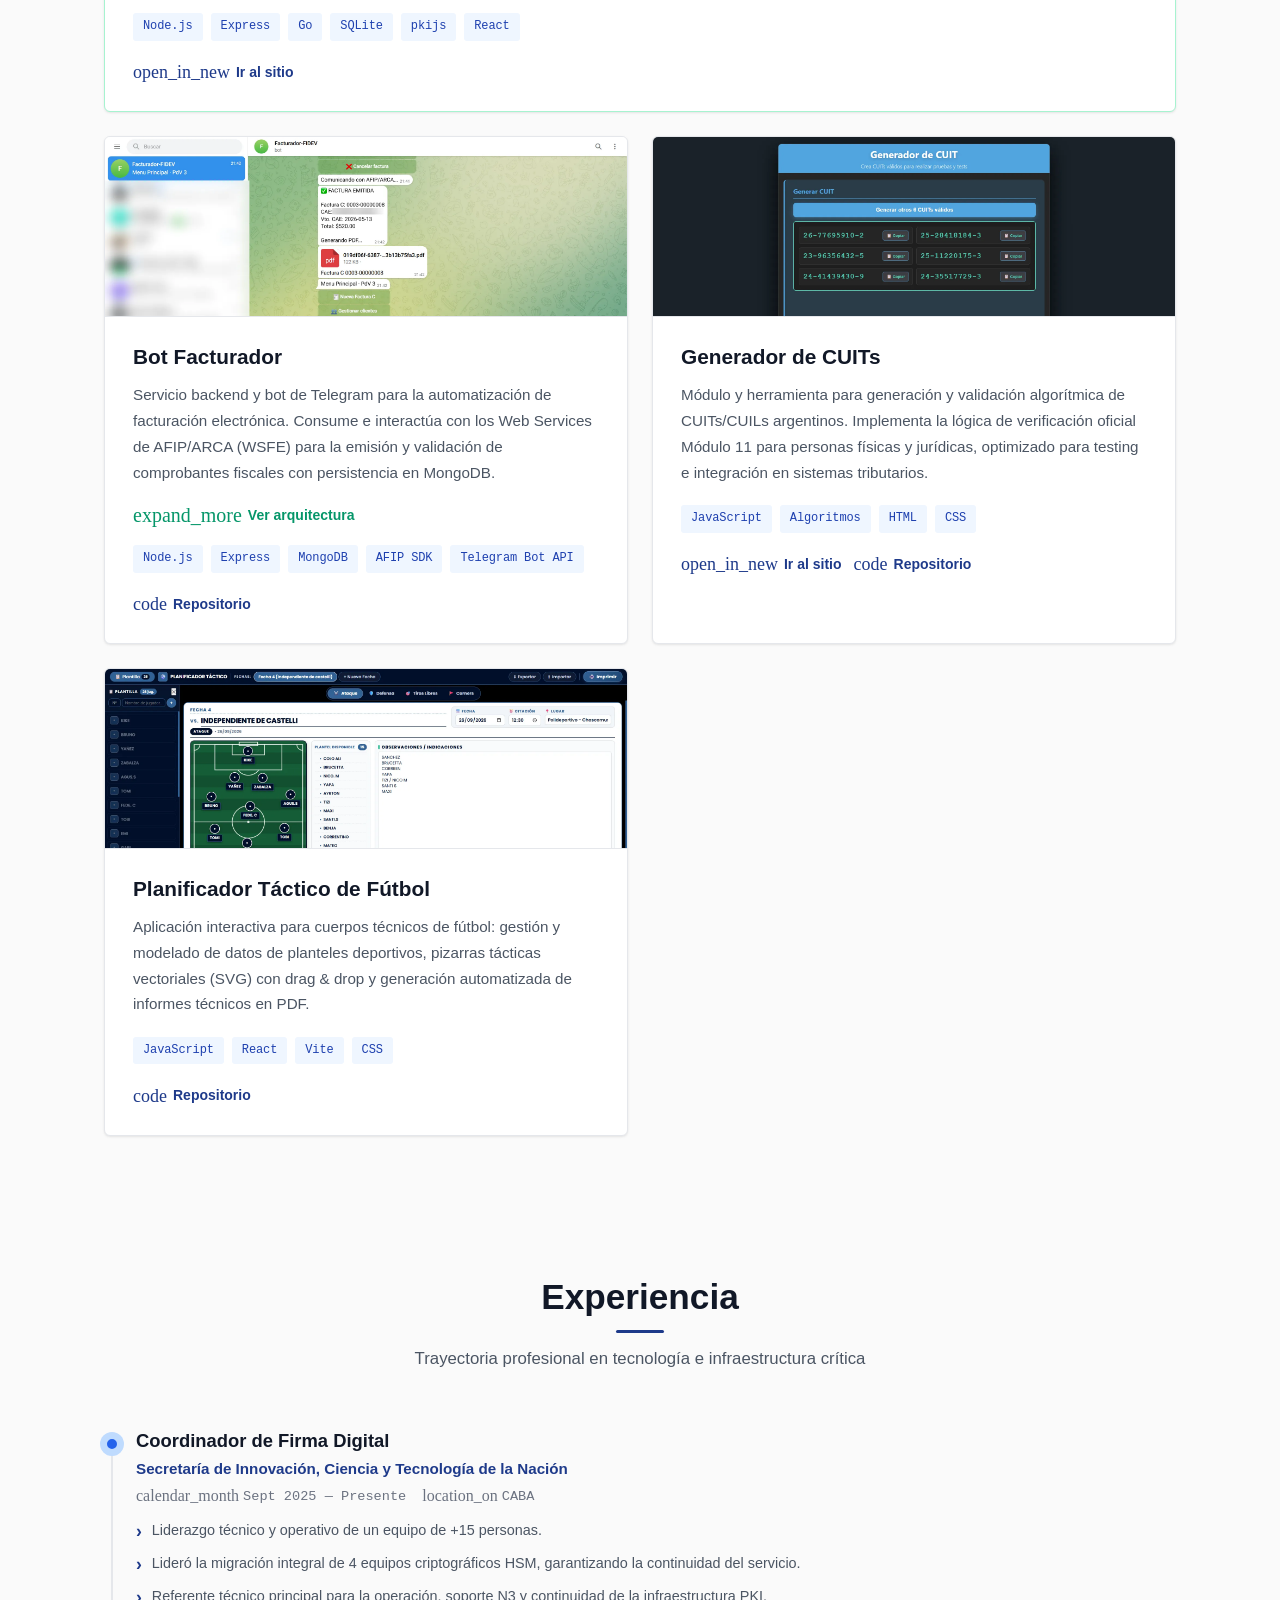
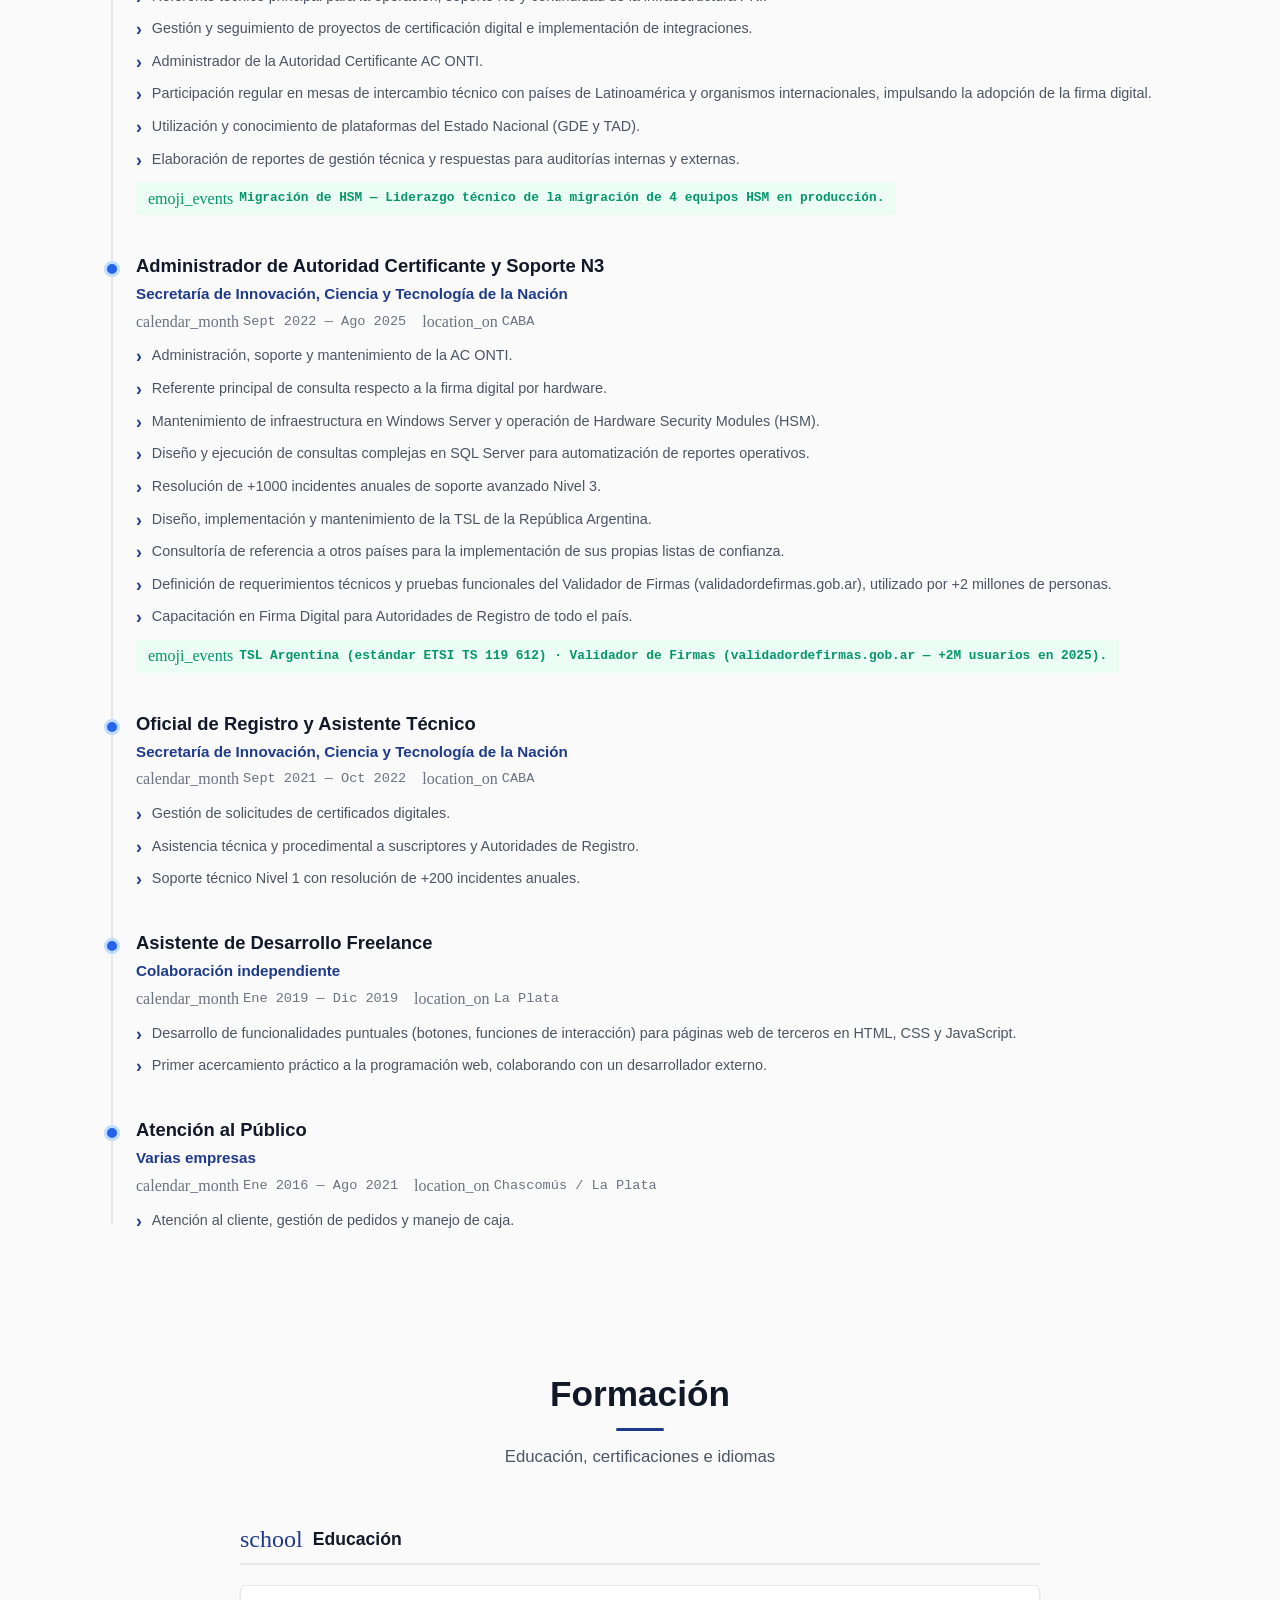
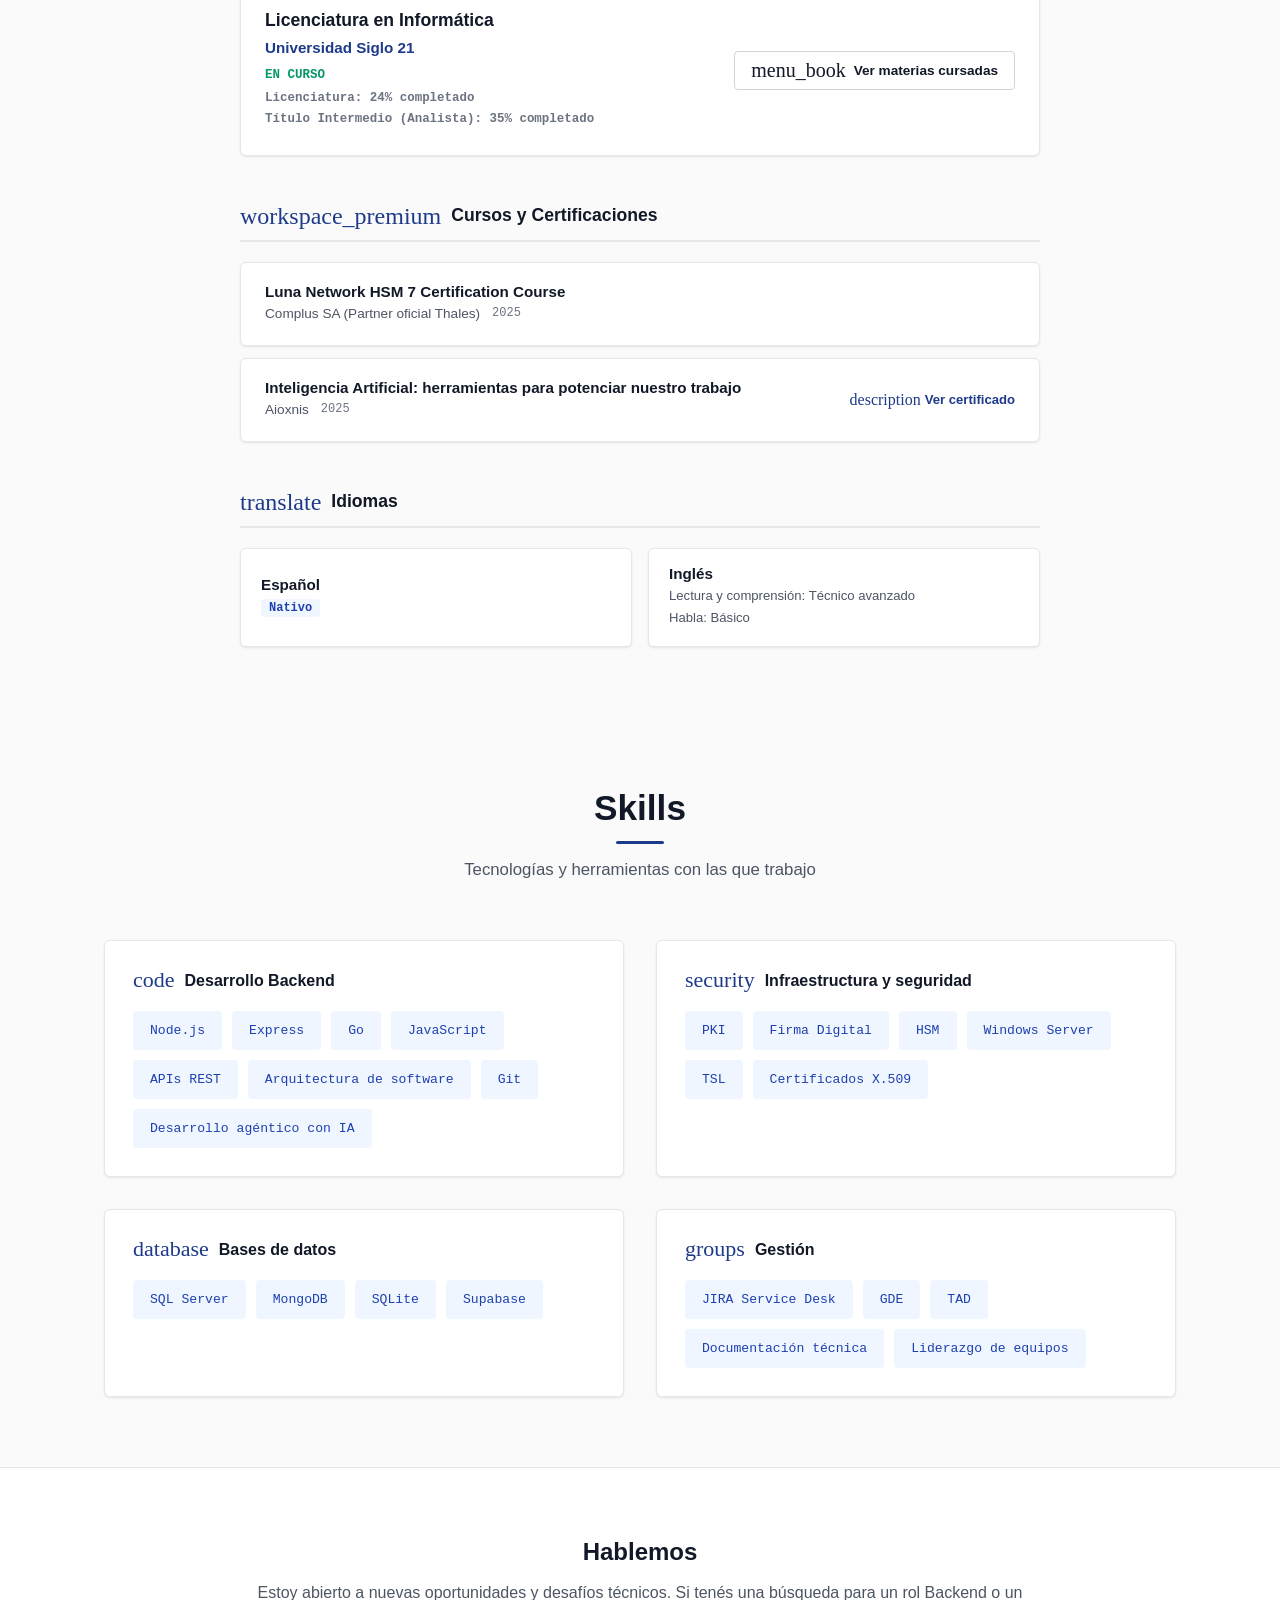
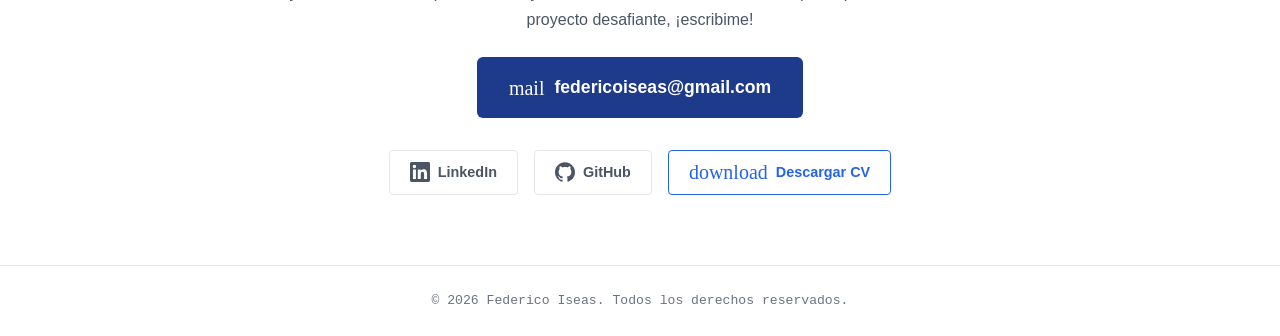
==== commit 96d633d3: "feat: add i18n support and update portfolio content for backend role" ====
--- a/index.html
+++ b/index.html
@@ -7,17 +7,17 @@
     content="default-src 'self'; style-src 'self' 'unsafe-inline' https://fonts.googleapis.com; font-src 'self' https://fonts.gstatic.com https://fonts.googleapis.com; img-src 'self' data:; connect-src 'self'; script-src 'self'; frame-ancestors 'none';">
   <meta name="referrer" content="strict-origin-when-cross-origin">
   <meta name="viewport" content="width=device-width, initial-scale=1.0">
-  <title>Federico Iseas — Desarrollador Fullstack | Especialista PKI</title>
+  <title>Federico Iseas — Desarrollador Backend | Especialista PKI</title>
   <meta name="description"
-    content="Portfolio de Federico Iseas. Desarrollador Fullstack en formación, especialista en PKI e infraestructura crítica. Construyo software seguro y confiable combinando seguridad y desarrollo.">
+    content="Portfolio de Federico Iseas. Desarrollador Backend, especialista en PKI e infraestructura crítica. Construyo software seguro, robusto y escalable combinando seguridad y desarrollo.">
   <meta name="author" content="Federico Iseas">
   <meta name="keywords"
-    content="desarrollador fullstack, React, Node.js, Go, JavaScript, PKI, firma digital, infraestructura crítica, portfolio, IA agéntica">
+    content="desarrollador backend, backend developer, Node.js, Express, Go, APIs REST, SQL Server, MongoDB, SQLite, PKI, firma digital, criptografía, infraestructura crítica, portfolio, IA agéntica">
 
   <!-- Open Graph -->
-  <meta property="og:title" content="Federico Iseas — Desarrollador Fullstack | Especialista PKI">
+  <meta property="og:title" content="Federico Iseas — Desarrollador Backend | Especialista PKI">
   <meta property="og:description"
-    content="Desarrollador Fullstack en formación, especialista en PKI e infraestructura crítica. Construyo software seguro y confiable.">
+    content="Desarrollador Backend, especialista en PKI e infraestructura crítica. Construyo software seguro, robusto y escalable.">
   <meta property="og:type" content="website">
   <meta property="og:image" content="https://fedeiseas.dev.ar/resources/img/og-preview.webp">
   <meta property="og:image:width" content="1200">
@@ -120,11 +120,9 @@
       <!-- Content -->
       <div class="hero__content">
         <h1 class="hero__name">Federico Iseas</h1>
-        <p class="hero__subtitle mono" data-i18n="hero.subtitle">De la infraestructura crítica al desarrollo backend</p>
+        <p class="hero__subtitle mono" data-i18n="hero.subtitle">Desarrollador Backend | Especialista en PKI</p>
         <p class="hero__description" data-i18n="hero.description">
-          Trabajo en infraestructura de seguridad crítica para el Estado argentino y desarrollo software por cuenta
-          propia. Busco dar el salto formal a un rol de desarrollo backend, mientras avanzo en la Licenciatura en
-          Informática.
+          Construyo software robusto, seguro y escalable combinando mi experiencia en PKI e infraestructura crítica con desarrollo backend. Trabajo con IA agéntica como parte de mi flujo diario. Curso la Licenciatura en Informática en Universidad Siglo 21.
         </p>
 
         <!-- Academic Progress Bars -->
@@ -210,8 +208,7 @@
     <div class="container">
       <div class="section__header reveal">
         <h2 class="section__title" data-i18n="section.projects.title">Proyectos</h2>
-        <p class="section__subtitle" data-i18n="section.projects.subtitle">Soluciones que diseñé y construí de punta a
-          punta</p>
+        <p class="section__subtitle" data-i18n="section.projects.subtitle">Servicios, APIs y aplicaciones que diseñé y construí</p>
       </div>
       <div class="projects__grid" id="projects-grid">
         <!-- Rendered dynamically by main.js -->
@@ -316,8 +313,7 @@
         <div class="contact__info reveal">
           <h2 class="contact__heading" data-i18n="contact.heading"></h2>
           <p class="contact__text" data-i18n="contact.text">
-            Estoy abierto a nuevas oportunidades y colaboraciones. Si tenés un proyecto interesante o una posición
-            backend, no dudes en contactarme.
+            Estoy abierto a nuevas oportunidades y desafíos técnicos. Si tenés una búsqueda para un rol Backend o un proyecto desafiante, ¡escribime!
           </p>
 
           <div class="contact__cta">
